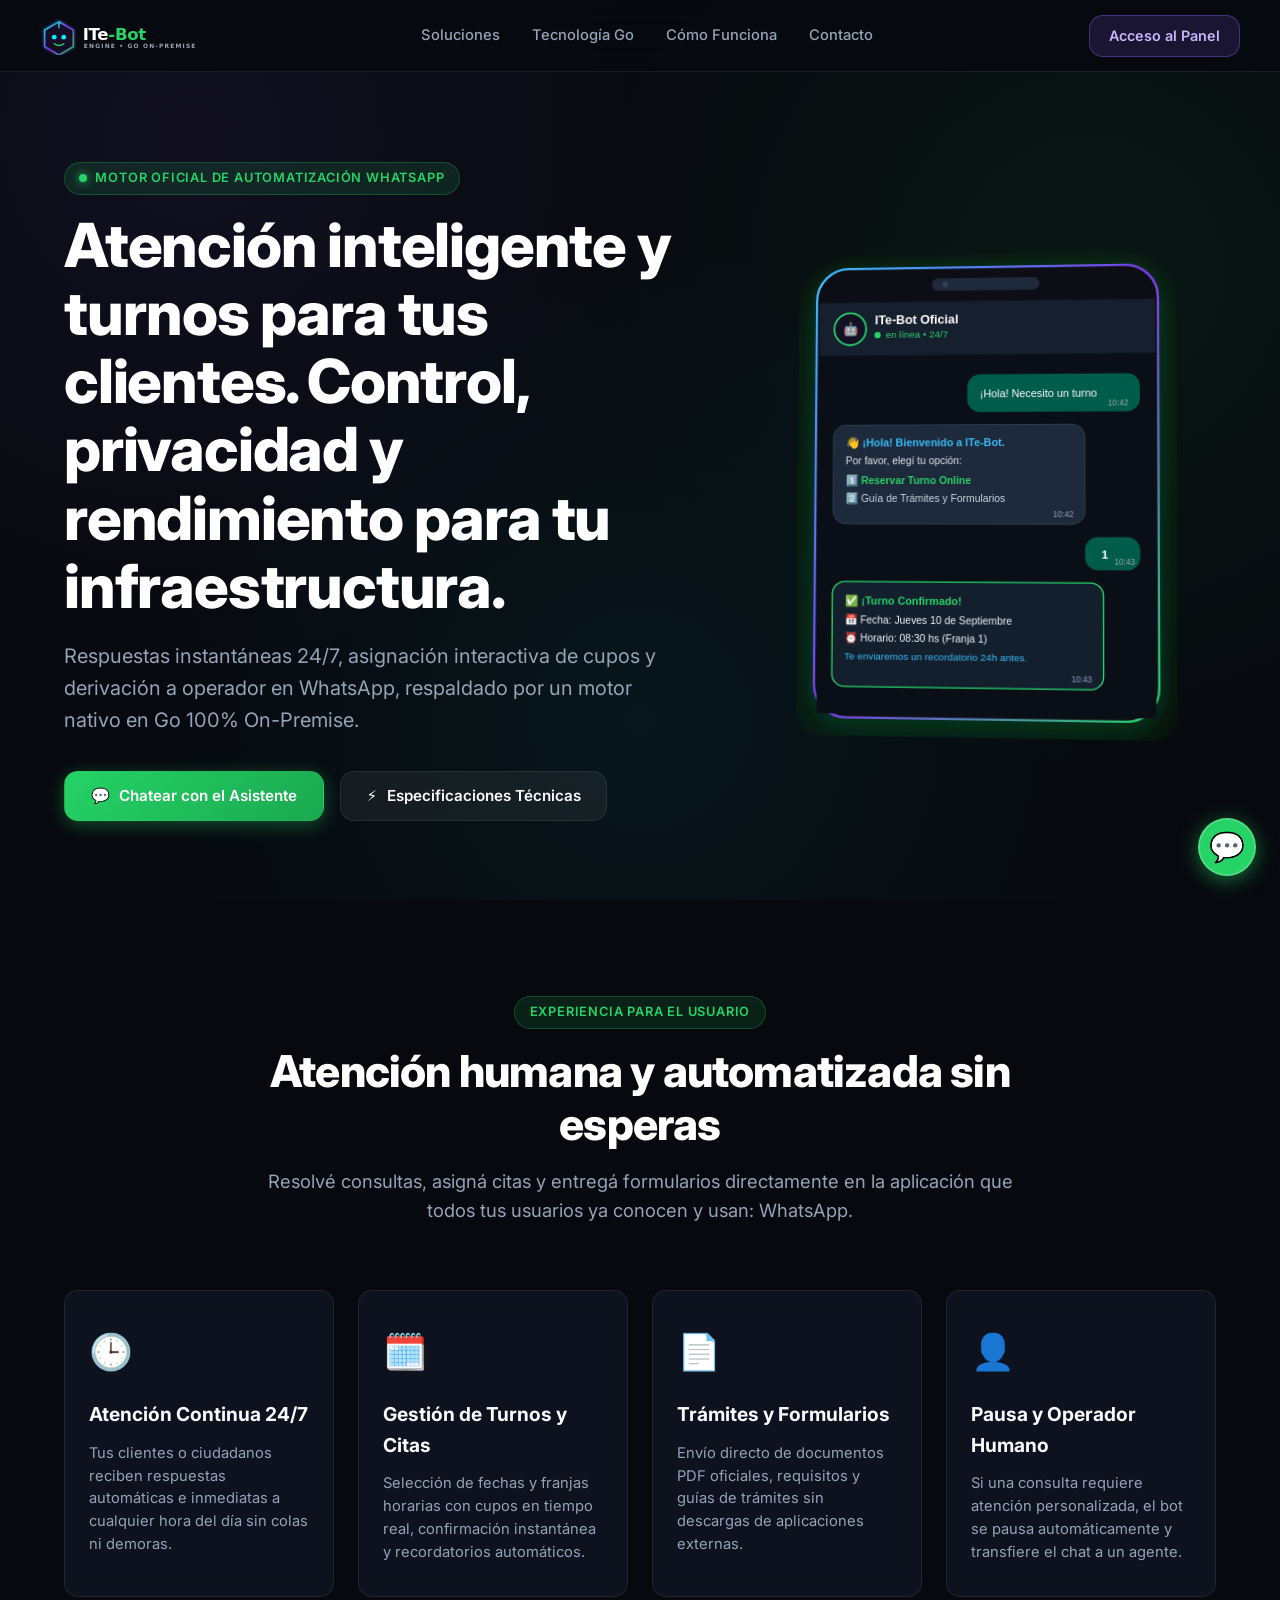
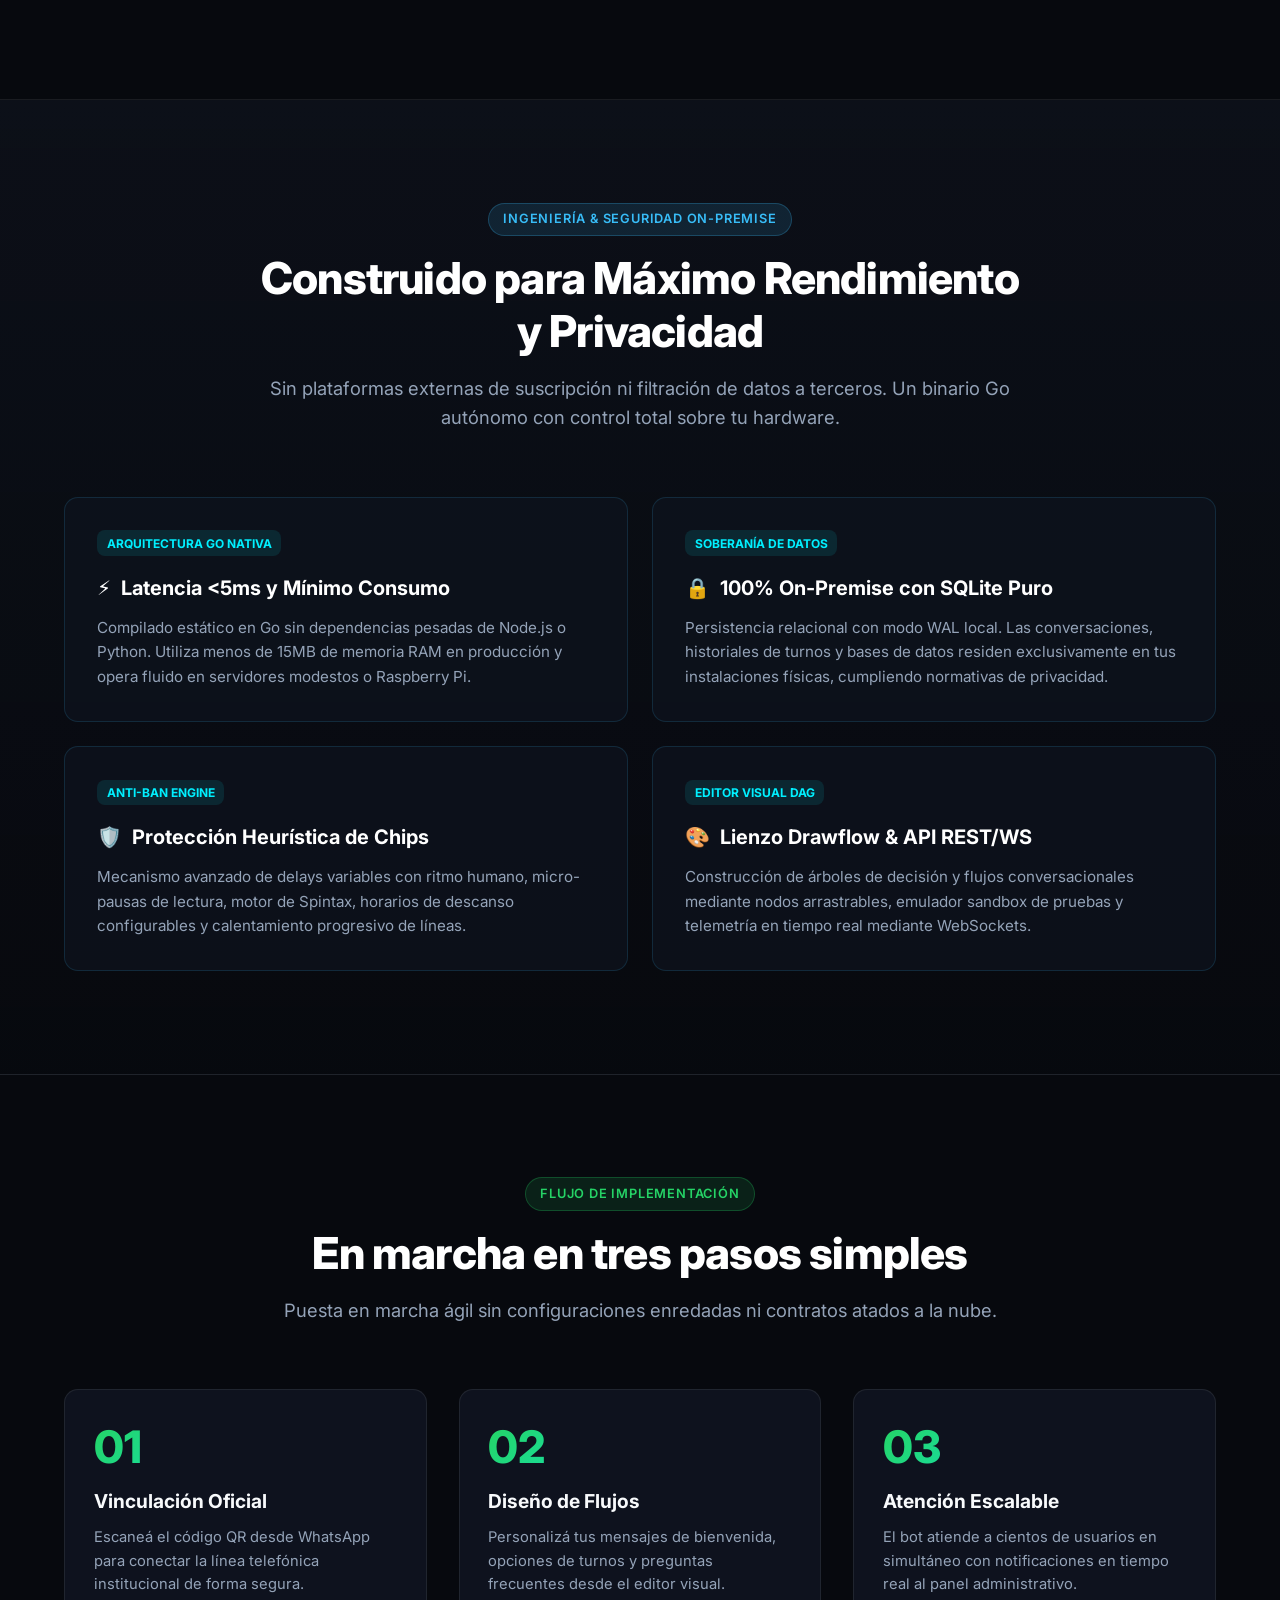
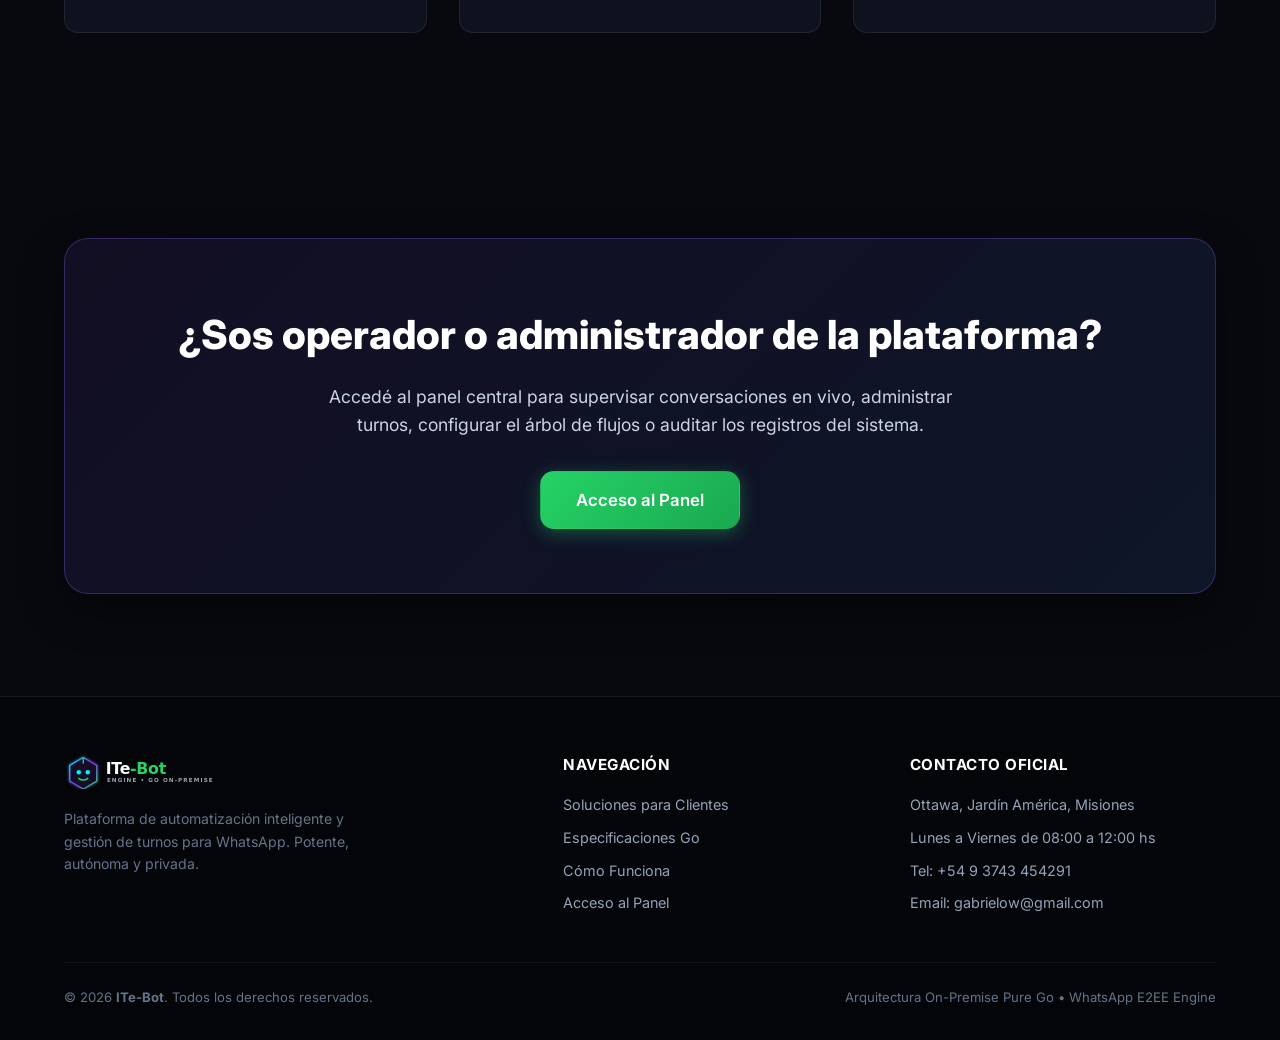
==== index.html @ 615c9f7f "feat: landing page v3.0 Go Edition para ite.ar" ====
<!DOCTYPE html>
<html lang="es">
<head>
  <meta charset="UTF-8">
  <meta name="viewport" content="width=device-width, initial-scale=1.0">
  <title>ITe-Bot — Plataforma de Automatización WhatsApp & Turnos</title>
  <meta name="description" content="Automatizá la atención de turnos, consultas y trámites por WhatsApp las 24 horas con un motor Go autónomo, seguro y 100% On-Premise.">
  <meta name="theme-color" content="#07090e">
  <link rel="icon" type="image/x-icon" href="assets/favicon.ico">
  <link rel="stylesheet" href="landing.css">
</head>
<body>

  <!-- ── 1. Navbar Principal ─────────────────────────────────────────────── -->
  <header class="navbar">
    <a href="#" class="nav-brand">
      <img src="assets/logo.svg" alt="ITe-Bot Logo" width="165" height="38">
    </a>

    <ul class="nav-links">
      <li><a href="#soluciones">Soluciones</a></li>
      <li><a href="#tecnologia">Tecnología Go</a></li>
      <li><a href="#como-funciona">Cómo Funciona</a></li>
      <li><a href="#contacto">Contacto</a></li>
    </ul>

    <div class="nav-actions">
      <a href="/login.html" class="btn btn-login bind-login-link" id="nav-login-btn">
        <span>🔐</span> Acceso al Panel
      </a>
    </div>
  </header>

  <!-- ── 2. Hero Section ─────────────────────────────────────────────────── -->
  <main class="container">
    <section class="hero">
      <div class="hero-content">
        <div class="badge">
          <span class="pulse-dot"></span>
          <span id="hero-badge-text">Motor Oficial de Automatización WhatsApp</span>
        </div>

        <h1 id="hero-headline">
          Atención inteligente y turnos para tus clientes.
          <span class="gradient-text">Control, privacidad y rendimiento</span> para tu infraestructura.
        </h1>

        <p id="hero-subheadline">
          Respuestas instantáneas 24/7, asignación interactiva de cupos y derivación a operador en WhatsApp, respaldado por un motor nativo en Go 100% On-Premise.
        </p>

        <div class="hero-cta-group">
          <a href="https://wa.me/5493743454291" class="btn btn-primary bind-wa-link" id="hero-cta-btn">
            <span>💬</span> Chatear con el Asistente
          </a>
          <a href="#tecnologia" class="btn btn-secondary">
            <span>⚡</span> Especificaciones Técnicas
          </a>
        </div>
      </div>

      <div class="hero-preview">
        <img src="assets/bot-preview.svg" alt="Interacción de Turnos y Mensajes en WhatsApp con ITe-Bot" width="380" height="490">
      </div>
    </section>

    <!-- ── 3. Sección para Clientes y Usuarios No Técnicos ────────────────── -->
    <section id="soluciones">
      <div class="section-header">
        <div class="badge">Experiencia para el Usuario</div>
        <h2 class="section-title">Atención humana y automatizada sin esperas</h2>
        <p class="section-subtitle">
          Resolvé consultas, asigná citas y entregá formularios directamente en la aplicación que todos tus usuarios ya conocen y usan: WhatsApp.
        </p>
      </div>

      <div class="features-grid">
        <article class="feature-card">
          <div class="feature-icon">🕒</div>
          <h3>Atención Continua 24/7</h3>
          <p>Tus clientes o ciudadanos reciben respuestas automáticas e inmediatas a cualquier hora del día sin colas ni demoras.</p>
        </article>

        <article class="feature-card">
          <div class="feature-icon">🗓️</div>
          <h3>Gestión de Turnos y Citas</h3>
          <p>Selección de fechas y franjas horarias con cupos en tiempo real, confirmación instantánea y recordatorios automáticos.</p>
        </article>

        <article class="feature-card">
          <div class="feature-icon">📄</div>
          <h3>Trámites y Formularios</h3>
          <p>Envío directo de documentos PDF oficiales, requisitos y guías de trámites sin descargas de aplicaciones externas.</p>
        </article>

        <article class="feature-card">
          <div class="feature-icon">👤</div>
          <h3>Pausa y Operador Humano</h3>
          <p>Si una consulta requiere atención personalizada, el bot se pausa automáticamente y transfiere el chat a un agente.</p>
        </article>
      </div>
    </section>
  </main>

  <!-- ── 4. Sección Técnica para Administradores e IT ───────────────────── -->
  <section id="tecnologia" class="tech-section">
    <div class="container">
      <div class="section-header">
        <div class="badge badge-tech">Ingeniería & Seguridad On-Premise</div>
        <h2 class="section-title">Construido para Máximo Rendimiento y Privacidad</h2>
        <p class="section-subtitle">
          Sin plataformas externas de suscripción ni filtración de datos a terceros. Un binario Go autónomo con control total sobre tu hardware.
        </p>
      </div>

      <div class="tech-grid">
        <article class="tech-card">
          <span class="tech-badge">Arquitectura Go Nativa</span>
          <h3><span>⚡</span> Latencia &lt;5ms y Mínimo Consumo</h3>
          <p>Compilado estático en Go sin dependencias pesadas de Node.js o Python. Utiliza menos de 15MB de memoria RAM en producción y opera fluido en servidores modestos o Raspberry Pi.</p>
        </article>

        <article class="tech-card">
          <span class="tech-badge">Soberanía de Datos</span>
          <h3><span>🔒</span> 100% On-Premise con SQLite Puro</h3>
          <p>Persistencia relacional con modo WAL local. Las conversaciones, historiales de turnos y bases de datos residen exclusivamente en tus instalaciones físicas, cumpliendo normativas de privacidad.</p>
        </article>

        <article class="tech-card">
          <span class="tech-badge">Anti-Ban Engine</span>
          <h3><span>🛡️</span> Protección Heurística de Chips</h3>
          <p>Mecanismo avanzado de delays variables con ritmo humano, micro-pausas de lectura, motor de Spintax, horarios de descanso configurables y calentamiento progresivo de líneas.</p>
        </article>

        <article class="tech-card">
          <span class="tech-badge">Editor Visual DAG</span>
          <h3><span>🎨</span> Lienzo Drawflow & API REST/WS</h3>
          <p>Construcción de árboles de decisión y flujos conversacionales mediante nodos arrastrables, emulador sandbox de pruebas y telemetría en tiempo real mediante WebSockets.</p>
        </article>
      </div>
    </div>
  </section>

  <main class="container">
    <!-- ── 5. Sección Cómo Funciona ───────────────────────────────────────── -->
    <section id="como-funciona">
      <div class="section-header">
        <div class="badge">Flujo de Implementación</div>
        <h2 class="section-title">En marcha en tres pasos simples</h2>
        <p class="section-subtitle">Puesta en marcha ágil sin configuraciones enredadas ni contratos atados a la nube.</p>
      </div>

      <div class="steps-grid">
        <article class="step-card">
          <div class="step-number">01</div>
          <h3>Vinculación Oficial</h3>
          <p>Escaneá el código QR desde WhatsApp para conectar la línea telefónica institucional de forma segura.</p>
        </article>

        <article class="step-card">
          <div class="step-number">02</div>
          <h3>Diseño de Flujos</h3>
          <p>Personalizá tus mensajes de bienvenida, opciones de turnos y preguntas frecuentes desde el editor visual.</p>
        </article>

        <article class="step-card">
          <div class="step-number">03</div>
          <h3>Atención Escalable</h3>
          <p>El bot atiende a cientos de usuarios en simultáneo con notificaciones en tiempo real al panel administrativo.</p>
        </article>
      </div>
    </section>

    <!-- ── 6. Banner de Llamada al Panel de Operadores ───────────────────── -->
    <section>
      <div class="cta-banner">
        <h2>¿Sos operador o administrador de la plataforma?</h2>
        <p>
          Accedé al panel central para supervisar conversaciones en vivo, administrar turnos, configurar el árbol de flujos o auditar los registros del sistema.
        </p>
        <a href="/login.html" class="btn btn-primary bind-login-link" style="font-size: 1.05rem; padding: 0.9rem 2.2rem;">
          <span>🔐</span> Ingresar al Panel Administrativo
        </a>
      </div>
    </section>
  </main>

  <!-- ── 7. Footer Institucional y Contacto ──────────────────────────────── -->
  <footer class="footer" id="contacto">
    <div class="container">
      <div class="footer-grid">
        <div class="footer-brand">
          <img src="assets/logo.svg" alt="ITe-Bot Logo" width="160" height="36">
          <p>Plataforma de automatización inteligente y gestión de turnos para WhatsApp. Potente, autónoma y privada.</p>
        </div>

        <div class="footer-col">
          <h4>Navegación</h4>
          <ul>
            <li><a href="#soluciones">Soluciones para Clientes</a></li>
            <li><a href="#tecnologia">Especificaciones Go</a></li>
            <li><a href="#como-funciona">Cómo Funciona</a></li>
            <li><a href="/login.html" class="bind-login-link">Acceso al Panel</a></li>
          </ul>
        </div>

        <div class="footer-col">
          <h4>Contacto Oficial</h4>
          <ul>
            <li id="contact-address">Ottawa, Jardín América, Misiones</li>
            <li id="contact-hours">Lunes a Viernes de 08:00 a 12:00 hs</li>
            <li>Tel: <span id="contact-phone">+54 9 3743 454291</span></li>
            <li>Email: <a id="contact-email" href="mailto:gabrielow@gmail.com">gabrielow@gmail.com</a></li>
          </ul>
        </div>
      </div>

      <div class="footer-bottom">
        <div>
          © <span id="current-year">2026</span> <strong class="bind-brand-name">ITe-Bot</strong>. Todos los derechos reservados.
        </div>
        <div>
          Arquitectura On-Premise Pure Go • WhatsApp E2EE Engine
        </div>
      </div>
    </div>
  </footer>

  <!-- ── 8. Botón Flotante de WhatsApp ───────────────────────────────────── -->
  <a href="https://wa.me/5493743454291" class="floating-whatsapp bind-wa-link" aria-label="Chatear por WhatsApp con el bot" title="Chatear con el Asistente">
    💬
  </a>

  <!-- Script Cliente Ligero -->
  <script src="landing.js"></script>
</body>
</html>
---- landing.css ----
/* ==========================================================================
   ITe-Bot Landing Page — Estilos Modernos, Responsivos y Desacoplados
   Zero Frameworks • Pure Vanilla CSS • Ergonomía Mobile-First • Dark Glass
   ========================================================================== */

@import url('https://fonts.googleapis.com/css2?family=Inter:wght@300;400;500;600;700;800&display=swap');

:root {
  --font-main: 'Inter', system-ui, -apple-system, sans-serif;
  --bg-dark: #07090e;
  --bg-surface: #0f141f;
  --bg-card: rgba(18, 24, 38, 0.7);
  --bg-card-hover: rgba(26, 35, 56, 0.85);
  
  --border-subtle: rgba(255, 255, 255, 0.08);
  --border-focus: rgba(37, 211, 102, 0.4);
  --border-tech: rgba(56, 189, 248, 0.3);

  --text-primary: #f8fafc;
  --text-secondary: #94a3b8;
  --text-muted: #64748b;

  --wa-green: #25D366;
  --wa-green-hover: #20ba59;
  --accent-cyan: #00f0ff;
  --accent-blue: #38bdf8;
  --accent-purple: #8b5cf6;

  --nav-height: 72px;
  --touch-min: 48px;
  --radius-sm: 8px;
  --radius-md: 14px;
  --radius-lg: 24px;
  --radius-full: 9999px;

  --shadow-card: 0 10px 30px -10px rgba(0, 0, 0, 0.5);
  --shadow-glow: 0 0 25px rgba(37, 211, 102, 0.25);
  --shadow-cyan: 0 0 25px rgba(0, 240, 255, 0.2);
}

*, *::before, *::after {
  box-sizing: border-box;
  margin: 0;
  padding: 0;
}

html {
  scroll-behavior: smooth;
  font-family: var(--font-main);
  background-color: var(--bg-dark);
  color: var(--text-primary);
  line-height: 1.6;
  -webkit-font-smoothing: antialiased;
}

body {
  min-height: 100vh;
  display: flex;
  flex-direction: column;
  overflow-x: hidden;
  background-image: 
    radial-gradient(circle at 15% 15%, rgba(139, 92, 246, 0.08) 0%, transparent 40%),
    radial-gradient(circle at 85% 30%, rgba(37, 211, 102, 0.07) 0%, transparent 40%),
    radial-gradient(circle at 50% 80%, rgba(0, 240, 255, 0.06) 0%, transparent 50%);
  background-attachment: fixed;
}

/* ── Enlaces y Botones Base ────────────────────────────────────────────── */
a {
  color: inherit;
  text-decoration: none;
  transition: all 0.2s ease;
}

button, .btn {
  font-family: inherit;
  display: inline-flex;
  align-items: center;
  justify-content: center;
  gap: 0.6rem;
  min-height: var(--touch-min);
  padding: 0.75rem 1.6rem;
  border-radius: var(--radius-md);
  font-size: 0.95rem;
  font-weight: 600;
  cursor: pointer;
  border: 1px solid transparent;
  transition: all 0.25s cubic-bezier(0.16, 1, 0.3, 1);
  white-space: nowrap;
}

.btn-primary {
  background: linear-gradient(135deg, var(--wa-green), #1aa850);
  color: #ffffff;
  box-shadow: 0 4px 18px rgba(37, 211, 102, 0.35);
}
.btn-primary:hover {
  background: linear-gradient(135deg, var(--wa-green-hover), #179346);
  transform: translateY(-2px);
  box-shadow: 0 8px 25px rgba(37, 211, 102, 0.45);
}

.btn-secondary {
  background: rgba(255, 255, 255, 0.06);
  color: var(--text-primary);
  border-color: var(--border-subtle);
  backdrop-filter: blur(10px);
}
.btn-secondary:hover {
  background: rgba(255, 255, 255, 0.12);
  border-color: rgba(255, 255, 255, 0.2);
  transform: translateY(-2px);
}

.btn-login {
  background: rgba(139, 92, 246, 0.15);
  border-color: rgba(139, 92, 246, 0.4);
  color: #c4b5fd;
  font-size: 0.9rem;
  padding: 0.5rem 1.2rem;
  min-height: 42px;
}
.btn-login:hover {
  background: rgba(139, 92, 246, 0.3);
  color: #ffffff;
  border-color: var(--accent-purple);
  box-shadow: 0 0 15px rgba(139, 92, 246, 0.3);
}

/* ── Navbar ────────────────────────────────────────────────────────────── */
.navbar {
  position: sticky;
  top: 0;
  z-index: 100;
  height: var(--nav-height);
  background: rgba(7, 9, 14, 0.8);
  backdrop-filter: blur(16px);
  -webkit-backdrop-filter: blur(16px);
  border-bottom: 1px solid var(--border-subtle);
  display: flex;
  align-items: center;
  padding: 0 max(1.5rem, calc((100% - 1200px) / 2));
  justify-content: space-between;
}

.nav-brand {
  display: flex;
  align-items: center;
  gap: 0.75rem;
}
.nav-brand img {
  height: 38px;
  width: auto;
}

.nav-links {
  display: none;
  align-items: center;
  gap: 2rem;
  list-style: none;
  font-size: 0.92rem;
  color: var(--text-secondary);
  font-weight: 500;
}
.nav-links a:hover {
  color: var(--text-primary);
}

.nav-actions {
  display: flex;
  align-items: center;
  gap: 1rem;
}

@media (min-width: 860px) {
  .nav-links {
    display: flex;
  }
}

/* ── Layout General de Secciones ────────────────────────────────────────── */
.container {
  width: 100%;
  max-width: 1200px;
  margin: 0 auto;
  padding: 0 1.5rem;
}

section {
  padding: clamp(3.5rem, 8vw, 6.5rem) 0;
  position: relative;
}

.section-header {
  text-align: center;
  max-width: 760px;
  margin: 0 auto clamp(2.5rem, 5vw, 4rem);
}

.badge {
  display: inline-flex;
  align-items: center;
  gap: 0.5rem;
  padding: 0.35rem 0.9rem;
  border-radius: var(--radius-full);
  font-size: 0.8rem;
  font-weight: 600;
  text-transform: uppercase;
  letter-spacing: 0.8px;
  margin-bottom: 1rem;
  background: rgba(37, 211, 102, 0.12);
  color: var(--wa-green);
  border: 1px solid rgba(37, 211, 102, 0.25);
}
.badge.badge-tech {
  background: rgba(56, 189, 248, 0.12);
  color: var(--accent-blue);
  border-color: rgba(56, 189, 248, 0.25);
}

.pulse-dot {
  width: 8px;
  height: 8px;
  border-radius: 50%;
  background-color: currentColor;
  box-shadow: 0 0 10px currentColor;
  animation: pulse 2s infinite;
}

@keyframes pulse {
  0% { transform: scale(0.95); opacity: 0.8; }
  50% { transform: scale(1.25); opacity: 1; }
  100% { transform: scale(0.95); opacity: 0.8; }
}

.section-title {
  font-size: clamp(1.85rem, 4vw, 2.75rem);
  font-weight: 800;
  line-height: 1.2;
  letter-spacing: -0.8px;
  margin-bottom: 1rem;
  color: #ffffff;
}

.section-subtitle {
  font-size: clamp(1rem, 2vw, 1.15rem);
  color: var(--text-secondary);
  line-height: 1.6;
}

/* ── Hero Section ──────────────────────────────────────────────────────── */
.hero {
  padding: clamp(3rem, 7vw, 6rem) 0 clamp(2.5rem, 6vw, 4.5rem);
  display: grid;
  grid-template-columns: 1fr;
  gap: 3rem;
  align-items: center;
}

@media (min-width: 960px) {
  .hero {
    grid-template-columns: 1.15fr 0.85fr;
    gap: 4rem;
  }
}

.hero-content h1 {
  font-size: clamp(2.3rem, 5.2vw, 3.8rem);
  font-weight: 800;
  line-height: 1.12;
  letter-spacing: -1.2px;
  margin-bottom: 1.25rem;
  color: #ffffff;
}

.gradient-text {
  background: linear-gradient(135deg, #ffffff 30%, var(--wa-green) 70%, var(--accent-cyan) 100%);
  -webkit-background-clip: text;
  -webkit-text-fill-color: transparent;
}

.hero-content p {
  font-size: clamp(1.05rem, 2.2vw, 1.25rem);
  color: var(--text-secondary);
  margin-bottom: 2.2rem;
  line-height: 1.6;
  max-width: 600px;
}

.hero-cta-group {
  display: flex;
  flex-wrap: wrap;
  gap: 1rem;
  align-items: center;
}

.hero-preview {
  position: relative;
  display: flex;
  justify-content: center;
}

.hero-preview img {
  width: 100%;
  max-width: 380px;
  height: auto;
  border-radius: var(--radius-lg);
  transform: perspective(1000px) rotateY(-4deg) rotateX(2deg);
  transition: transform 0.4s ease;
}
.hero-preview:hover img {
  transform: perspective(1000px) rotateY(0deg) rotateX(0deg);
}

/* ── Cards Grid (Público No Técnico) ───────────────────────────────────── */
.features-grid {
  display: grid;
  grid-template-columns: 1fr;
  gap: 1.5rem;
}

@media (min-width: 640px) {
  .features-grid {
    grid-template-columns: repeat(2, 1fr);
  }
}

@media (min-width: 1024px) {
  .features-grid {
    grid-template-columns: repeat(4, 1fr);
  }
}

.feature-card {
  background: var(--bg-card);
  backdrop-filter: blur(12px);
  -webkit-backdrop-filter: blur(12px);
  border: 1px solid var(--border-subtle);
  border-radius: var(--radius-md);
  padding: 2rem 1.5rem;
  display: flex;
  flex-direction: column;
  transition: all 0.3s cubic-bezier(0.16, 1, 0.3, 1);
  position: relative;
  overflow: hidden;
}

.feature-card:hover {
  background: var(--bg-card-hover);
  border-color: var(--border-focus);
  transform: translateY(-5px);
  box-shadow: var(--shadow-card), var(--shadow-glow);
}

.feature-icon {
  font-size: 2.2rem;
  margin-bottom: 1.25rem;
  display: inline-block;
}

.feature-card h3 {
  font-size: 1.2rem;
  font-weight: 700;
  color: var(--text-primary);
  margin-bottom: 0.75rem;
}

.feature-card p {
  font-size: 0.92rem;
  color: var(--text-secondary);
  line-height: 1.55;
}

/* ── Grid Técnico (Público Administrador / DevOps) ─────────────────────── */
.tech-section {
  background: linear-gradient(180deg, rgba(15, 20, 31, 0.6) 0%, rgba(7, 9, 14, 0.8) 100%);
  border-top: 1px solid var(--border-subtle);
  border-bottom: 1px solid var(--border-subtle);
}

.tech-grid {
  display: grid;
  grid-template-columns: 1fr;
  gap: 1.5rem;
}

@media (min-width: 768px) {
  .tech-grid {
    grid-template-columns: repeat(2, 1fr);
  }
}

.tech-card {
  background: rgba(14, 19, 30, 0.75);
  border: 1px solid rgba(56, 189, 248, 0.15);
  border-radius: var(--radius-md);
  padding: 2rem;
  position: relative;
  transition: all 0.3s ease;
}

.tech-card:hover {
  border-color: var(--border-tech);
  box-shadow: 0 8px 30px rgba(0, 0, 0, 0.4), var(--shadow-cyan);
  transform: translateY(-4px);
}

.tech-badge {
  display: inline-block;
  font-size: 0.75rem;
  font-weight: 700;
  text-transform: uppercase;
  color: var(--accent-cyan);
  background: rgba(0, 240, 255, 0.1);
  padding: 0.2rem 0.6rem;
  border-radius: var(--radius-sm);
  margin-bottom: 1rem;
}

.tech-card h3 {
  font-size: 1.25rem;
  font-weight: 700;
  color: #ffffff;
  margin-bottom: 0.75rem;
  display: flex;
  align-items: center;
  gap: 0.6rem;
}

.tech-card p {
  font-size: 0.95rem;
  color: var(--text-secondary);
  line-height: 1.6;
}

/* ── Sección Cómo Funciona ─────────────────────────────────────────────── */
.steps-grid {
  display: grid;
  grid-template-columns: 1fr;
  gap: 2rem;
}

@media (min-width: 768px) {
  .steps-grid {
    grid-template-columns: repeat(3, 1fr);
  }
}

.step-card {
  background: var(--bg-card);
  border: 1px solid var(--border-subtle);
  border-radius: var(--radius-md);
  padding: 2.2rem 1.8rem;
  position: relative;
}

.step-number {
  font-size: 2.8rem;
  font-weight: 800;
  line-height: 1;
  background: linear-gradient(135deg, var(--wa-green), var(--accent-cyan));
  -webkit-background-clip: text;
  -webkit-text-fill-color: transparent;
  margin-bottom: 1rem;
}

.step-card h3 {
  font-size: 1.2rem;
  font-weight: 700;
  margin-bottom: 0.6rem;
}

.step-card p {
  font-size: 0.92rem;
  color: var(--text-secondary);
}

/* ── Banner de Acceso Administrativo ──────────────────────────────────── */
.cta-banner {
  background: linear-gradient(135deg, rgba(20, 16, 38, 0.9) 0%, rgba(15, 23, 42, 0.95) 100%);
  border: 1px solid rgba(139, 92, 246, 0.3);
  border-radius: var(--radius-lg);
  padding: clamp(2.5rem, 6vw, 4rem) clamp(1.5rem, 5vw, 3.5rem);
  text-align: center;
  box-shadow: 0 16px 40px rgba(0, 0, 0, 0.4);
}

.cta-banner h2 {
  font-size: clamp(1.8rem, 3.5vw, 2.5rem);
  font-weight: 800;
  color: #ffffff;
  margin-bottom: 1rem;
}

.cta-banner p {
  font-size: 1.1rem;
  color: #cbd5e1;
  max-width: 640px;
  margin: 0 auto 2rem;
}

/* ── Footer ────────────────────────────────────────────────────────────── */
.footer {
  background: #040508;
  border-top: 1px solid var(--border-subtle);
  padding: 3.5rem 0 2rem;
  color: var(--text-secondary);
  font-size: 0.9rem;
}

.footer-grid {
  display: grid;
  grid-template-columns: 1fr;
  gap: 2.5rem;
  margin-bottom: 3rem;
}

@media (min-width: 768px) {
  .footer-grid {
    grid-template-columns: 1.5fr 1fr 1fr;
  }
}

.footer-brand p {
  margin-top: 0.8rem;
  max-width: 320px;
  font-size: 0.88rem;
  color: var(--text-muted);
}

.footer-col h4 {
  color: #ffffff;
  font-size: 0.95rem;
  font-weight: 700;
  margin-bottom: 1rem;
  text-transform: uppercase;
  letter-spacing: 0.5px;
}

.footer-col ul {
  list-style: none;
  display: flex;
  flex-direction: column;
  gap: 0.6rem;
}

.footer-col ul a:hover {
  color: var(--wa-green);
}

.footer-bottom {
  border-top: 1px solid rgba(255, 255, 255, 0.05);
  padding-top: 1.5rem;
  display: flex;
  flex-direction: column;
  gap: 1rem;
  align-items: center;
  text-align: center;
  font-size: 0.82rem;
  color: var(--text-muted);
}

@media (min-width: 640px) {
  .footer-bottom {
    flex-direction: row;
    justify-content: space-between;
    text-align: left;
  }
}

/* ── Widget Flotante de WhatsApp ───────────────────────────────────────── */
.floating-whatsapp {
  position: fixed;
  bottom: 24px;
  right: 24px;
  z-index: 999;
  width: 58px;
  height: 58px;
  border-radius: 50%;
  background: var(--wa-green);
  color: #ffffff;
  display: flex;
  align-items: center;
  justify-content: center;
  font-size: 1.8rem;
  box-shadow: 0 4px 20px rgba(37, 211, 102, 0.5);
  transition: all 0.3s cubic-bezier(0.16, 1, 0.3, 1);
  border: 2px solid rgba(255, 255, 255, 0.2);
}

.floating-whatsapp:hover {
  transform: scale(1.1) translateY(-2px);
  background: var(--wa-green-hover);
  box-shadow: 0 8px 30px rgba(37, 211, 102, 0.7);
}

.floating-whatsapp::after {
  content: '';
  position: absolute;
  top: 0; left: 0; right: 0; bottom: 0;
  border-radius: 50%;
  border: 2px solid var(--wa-green);
  animation: pulse-ring 2.2s infinite;
  pointer-events: none;
}

@keyframes pulse-ring {
  0% { transform: scale(1); opacity: 0.8; }
  100% { transform: scale(1.6); opacity: 0; }
}
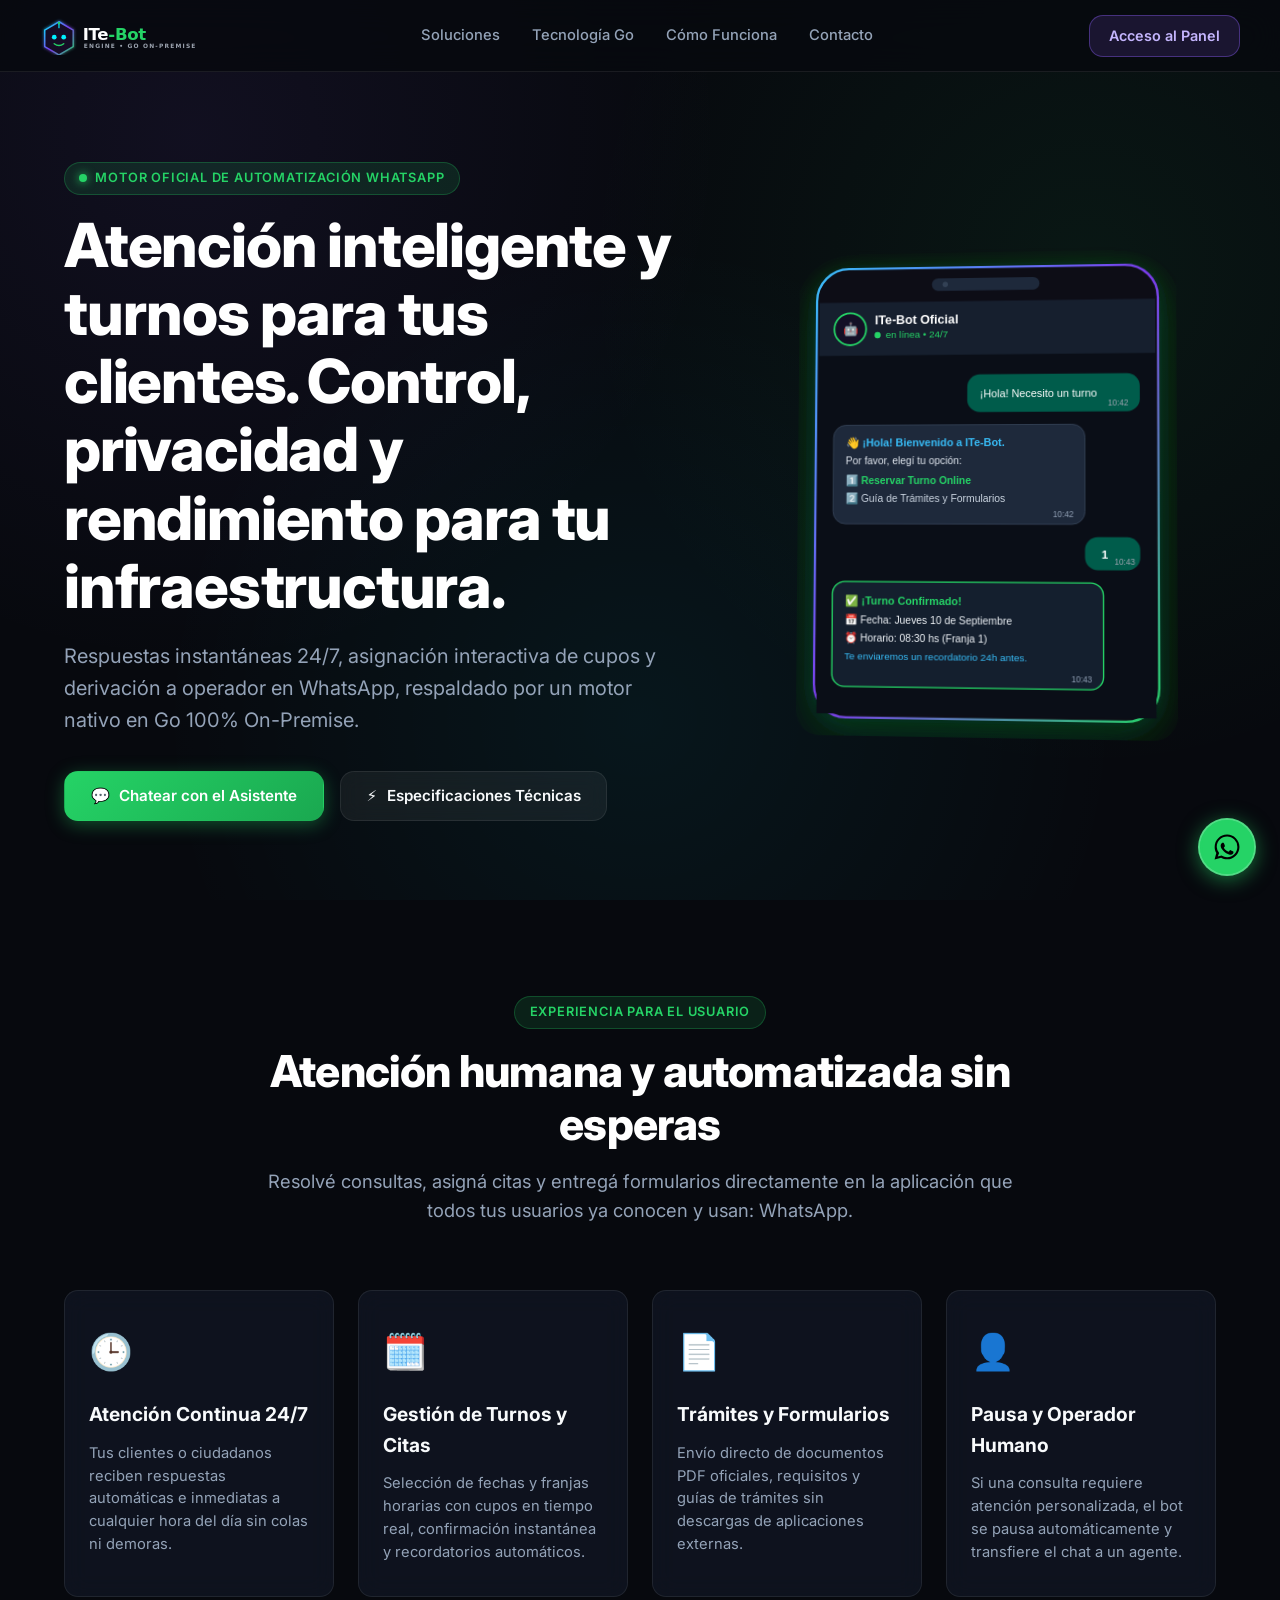
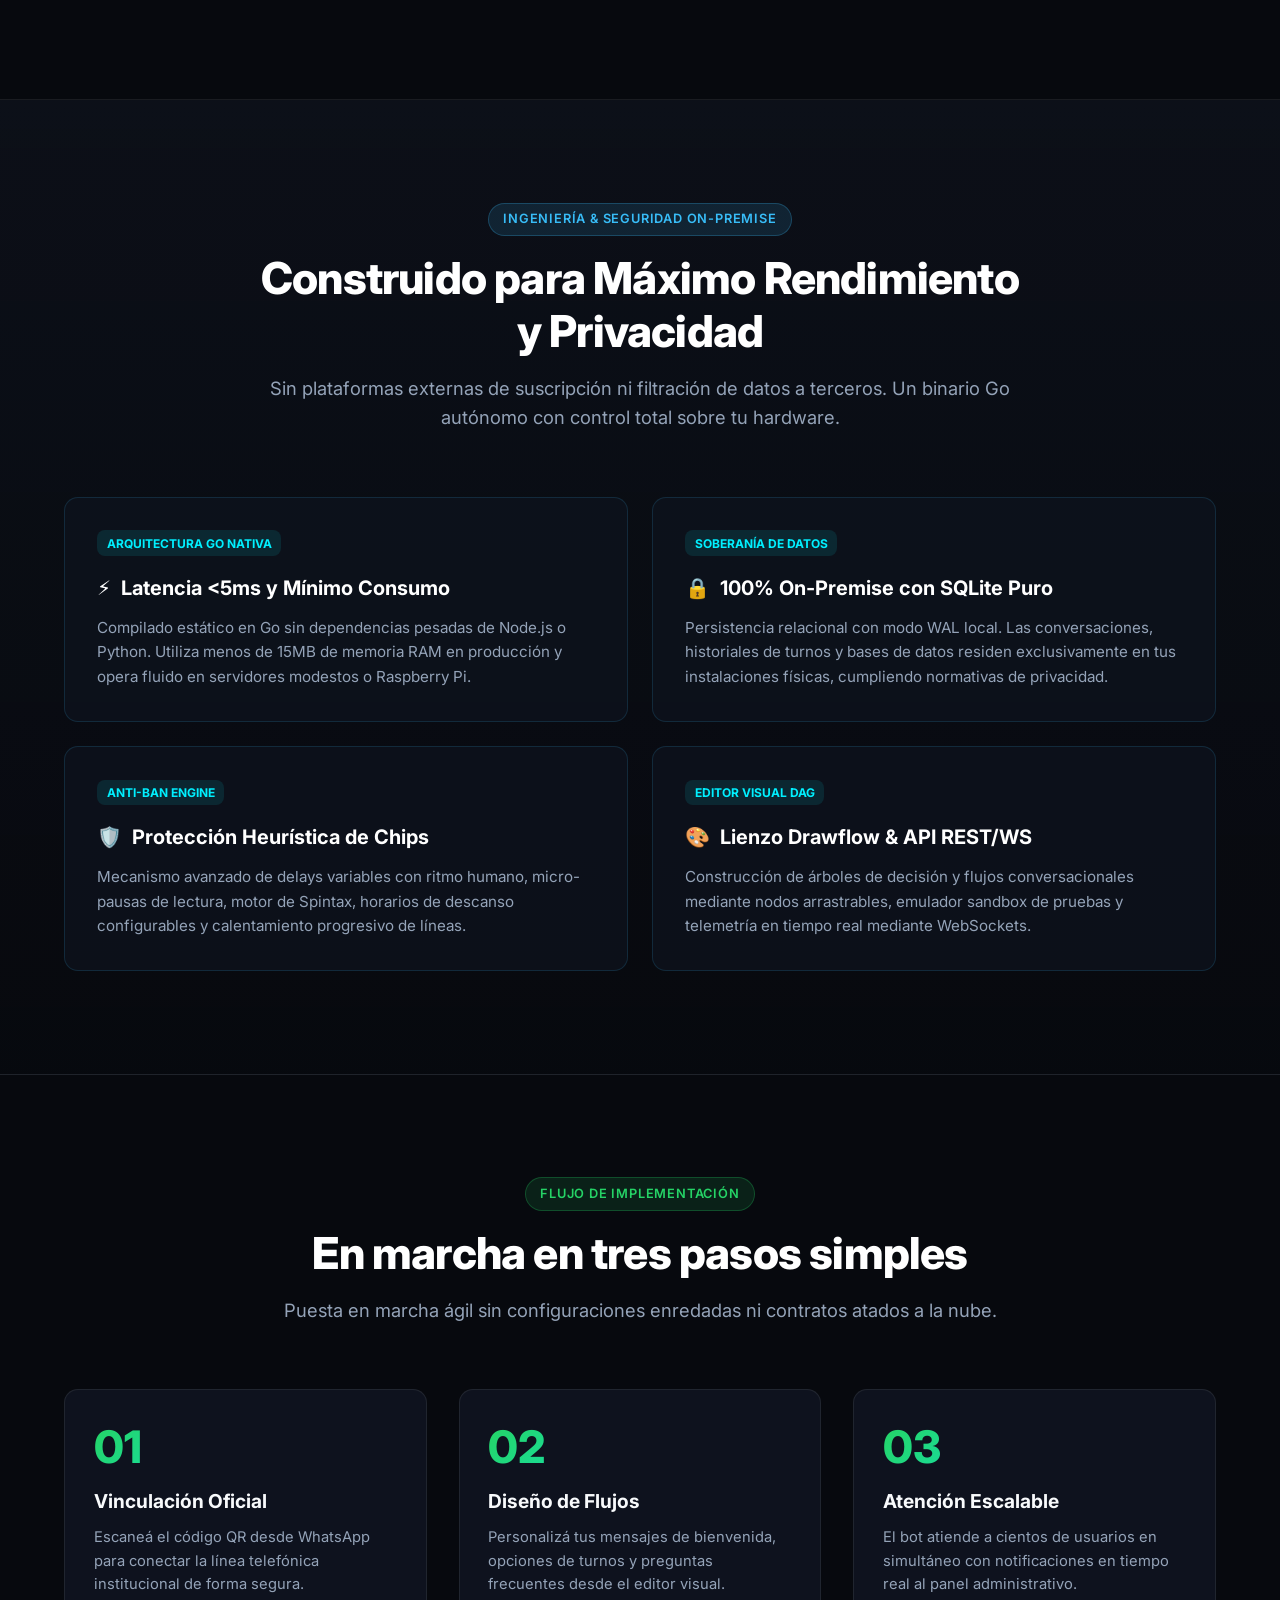
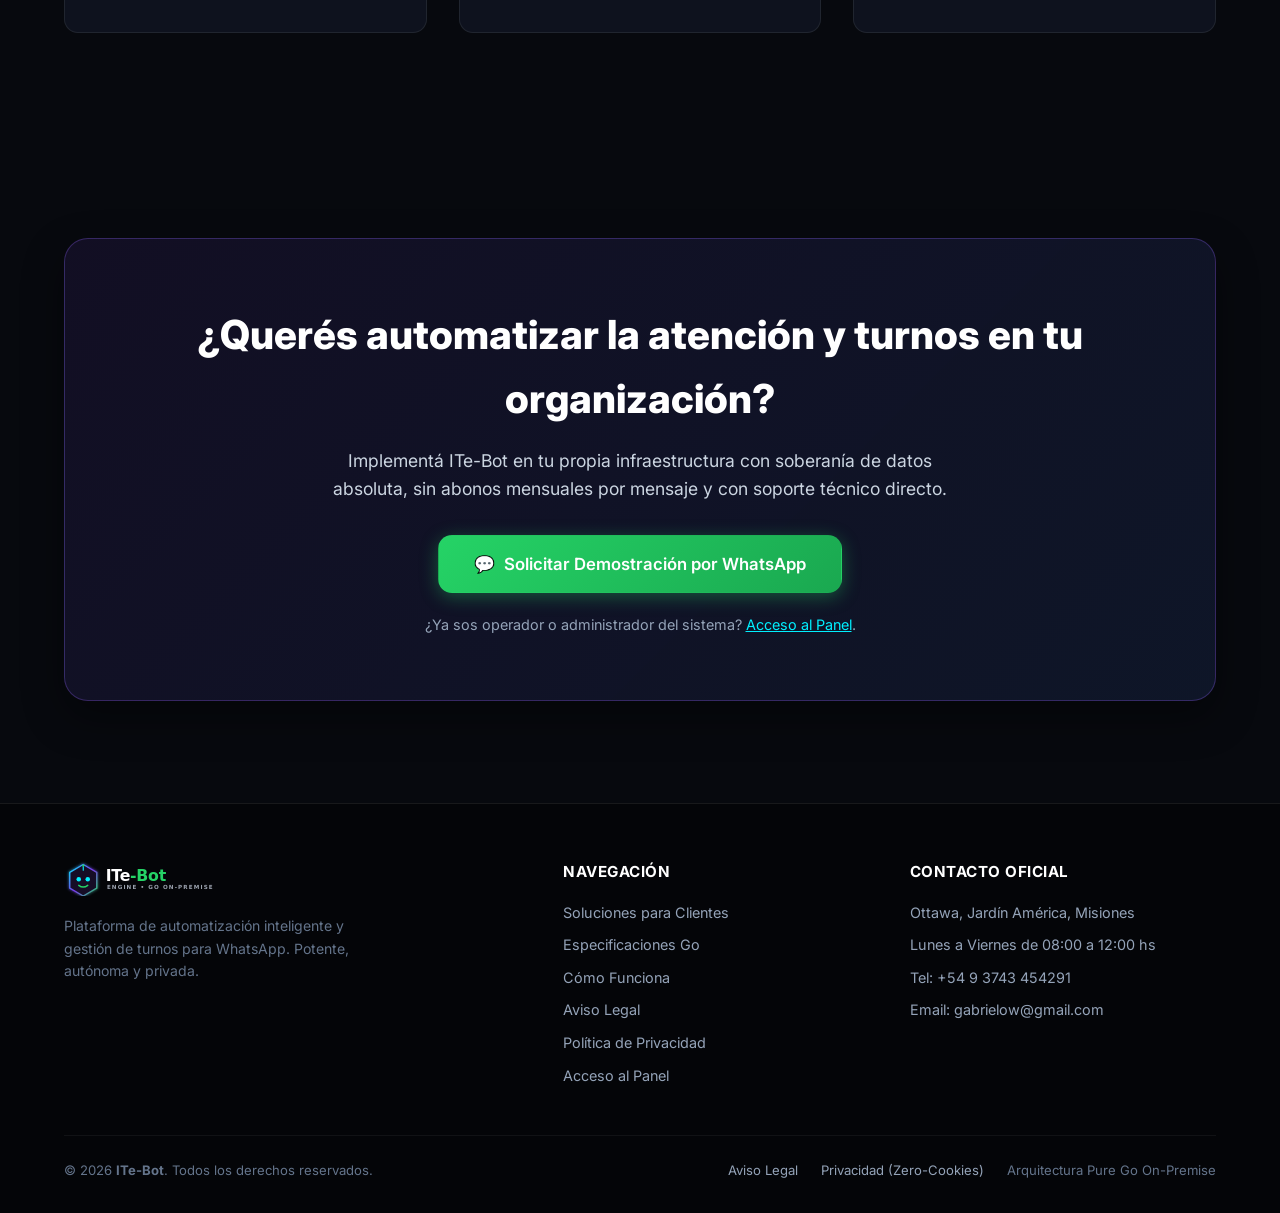
==== commit b5a5f50f: "feat: add legal pages, sitemap, SEO meta tags, and PWA manifest to landing page" ====
--- a/index.html
+++ b/index.html
@@ -3,10 +3,68 @@
 <head>
   <meta charset="UTF-8">
   <meta name="viewport" content="width=device-width, initial-scale=1.0">
+  <meta http-equiv="Content-Security-Policy" content="upgrade-insecure-requests">
   <title>ITe-Bot — Plataforma de Automatización WhatsApp & Turnos</title>
   <meta name="description" content="Automatizá la atención de turnos, consultas y trámites por WhatsApp las 24 horas con un motor Go autónomo, seguro y 100% On-Premise.">
+  <meta name="robots" content="index, follow">
+  <link rel="canonical" href="https://ite.ar/">
   <meta name="theme-color" content="#07090e">
+
+  <!-- Open Graph / Redes Sociales y WhatsApp -->
+  <meta property="og:type" content="website">
+  <meta property="og:site_name" content="ITe-Bot">
+  <meta property="og:title" content="ITe-Bot — Plataforma de Automatización WhatsApp & Turnos">
+  <meta property="og:description" content="Automatizá la atención de turnos, consultas y trámites por WhatsApp las 24 horas con un motor Go autónomo, seguro y 100% On-Premise.">
+  <meta property="og:url" content="https://ite.ar/">
+  <meta property="og:image" content="https://ite.ar/assets/logo.svg">
+  <meta property="og:locale" content="es_AR">
+
+  <!-- Twitter Card -->
+  <meta name="twitter:card" content="summary_large_image">
+  <meta name="twitter:title" content="ITe-Bot — Plataforma de Automatización WhatsApp & Turnos">
+  <meta name="twitter:description" content="Automatizá la atención de turnos, consultas y trámites por WhatsApp las 24 horas con un motor Go autónomo, seguro y 100% On-Premise.">
+  <meta name="twitter:image" content="https://ite.ar/assets/logo.svg">
+
+  <!-- Iconos y Manifest PWA -->
+  <link rel="icon" type="image/svg+xml" href="assets/favicon.svg">
   <link rel="icon" type="image/x-icon" href="assets/favicon.ico">
+  <link rel="apple-touch-icon" href="assets/favicon.svg">
+  <link rel="manifest" href="site.webmanifest">
+
+  <!-- Datos Estructurados Schema.org -->
+  <script type="application/ld+json">
+  {
+    "@context": "https://schema.org",
+    "@graph": [
+      {
+        "@type": "SoftwareApplication",
+        "name": "ITe-Bot",
+        "operatingSystem": "Linux, Windows",
+        "applicationCategory": "BusinessApplication",
+        "description": "Plataforma de automatización de turnos y atención por WhatsApp con motor On-Premise en Go.",
+        "offers": {
+          "@type": "Offer",
+          "price": "0",
+          "priceCurrency": "USD"
+        }
+      },
+      {
+        "@type": "LocalBusiness",
+        "name": "ITe-Bot",
+        "url": "https://ite.ar",
+        "telephone": "+5493743454291",
+        "address": {
+          "@type": "PostalAddress",
+          "streetAddress": "Ottawa",
+          "addressLocality": "Jardín América",
+          "addressRegion": "Misiones",
+          "addressCountry": "AR"
+        }
+      }
+    ]
+  }
+  </script>
+
   <link rel="stylesheet" href="landing.css">
 </head>
 <body>
@@ -50,7 +108,7 @@
         </p>
 
         <div class="hero-cta-group">
-          <a href="https://wa.me/5493743454291" class="btn btn-primary bind-wa-link" id="hero-cta-btn">
+          <a href="https://wa.me/5493743434312" class="btn btn-primary bind-wa-link" id="hero-cta-btn">
             <span>💬</span> Chatear con el Asistente
           </a>
           <a href="#tecnologia" class="btn btn-secondary">
@@ -171,16 +229,21 @@
       </div>
     </section>
 
-    <!-- ── 6. Banner de Llamada al Panel de Operadores ───────────────────── -->
+    <!-- ── 6. Banner de Conversión Directa ─────────────────────────────── -->
     <section>
       <div class="cta-banner">
-        <h2>¿Sos operador o administrador de la plataforma?</h2>
+        <h2>¿Querés automatizar la atención y turnos en tu organización?</h2>
         <p>
-          Accedé al panel central para supervisar conversaciones en vivo, administrar turnos, configurar el árbol de flujos o auditar los registros del sistema.
-        </p>
-        <a href="/login.html" class="btn btn-primary bind-login-link" style="font-size: 1.05rem; padding: 0.9rem 2.2rem;">
-          <span>🔐</span> Ingresar al Panel Administrativo
-        </a>
+          Implementá ITe-Bot en tu propia infraestructura con soberanía de datos absoluta, sin abonos mensuales por mensaje y con soporte técnico directo.
+        </p>
+        <div style="display: flex; gap: 1rem; justify-content: center; flex-wrap: wrap; margin-bottom: 1.25rem;">
+          <a href="https://wa.me/5493743434312" class="btn btn-primary bind-wa-link" style="font-size: 1.05rem; padding: 0.9rem 2.2rem;">
+            <span>💬</span> Solicitar Demostración por WhatsApp
+          </a>
+        </div>
+        <p style="font-size: 0.9rem; color: var(--text-secondary); margin-bottom: 0;">
+          ¿Ya sos operador o administrador del sistema? <a href="/login.html" class="bind-login-link" style="color: var(--accent-cyan); text-decoration: underline;">Ingresá al panel administrativo aquí</a>.
+        </p>
       </div>
     </section>
   </main>
@@ -200,6 +263,8 @@
             <li><a href="#soluciones">Soluciones para Clientes</a></li>
             <li><a href="#tecnologia">Especificaciones Go</a></li>
             <li><a href="#como-funciona">Cómo Funciona</a></li>
+            <li><a href="/aviso-legal.html">Aviso Legal</a></li>
+            <li><a href="/privacidad.html">Política de Privacidad</a></li>
             <li><a href="/login.html" class="bind-login-link">Acceso al Panel</a></li>
           </ul>
         </div>
@@ -220,15 +285,17 @@
           © <span id="current-year">2026</span> <strong class="bind-brand-name">ITe-Bot</strong>. Todos los derechos reservados.
         </div>
         <div>
-          Arquitectura On-Premise Pure Go • WhatsApp E2EE Engine
+          <a href="/aviso-legal.html" style="color: var(--text-secondary); margin-right: 1.2rem;">Aviso Legal</a>
+          <a href="/privacidad.html" style="color: var(--text-secondary); margin-right: 1.2rem;">Privacidad (Zero-Cookies)</a>
+          <span style="color: var(--text-muted);">Arquitectura Pure Go On-Premise</span>
         </div>
       </div>
     </div>
   </footer>
 
-  <!-- ── 8. Botón Flotante de WhatsApp ───────────────────────────────────── -->
-  <a href="https://wa.me/5493743454291" class="floating-whatsapp bind-wa-link" aria-label="Chatear por WhatsApp con el bot" title="Chatear con el Asistente">
-    💬
+  <!-- ── 8. Botón Flotante de WhatsApp con Isotipo Oficial ─────────────────── -->
+  <a href="https://wa.me/5493743434312" class="floating-whatsapp bind-wa-link" aria-label="Chatear por WhatsApp con el asistente" title="Chatear con el Asistente">
+    <img src="assets/whatsapp.svg" alt="WhatsApp" width="30" height="30" loading="lazy" decoding="async">
   </a>
 
   <!-- Script Cliente Ligero -->
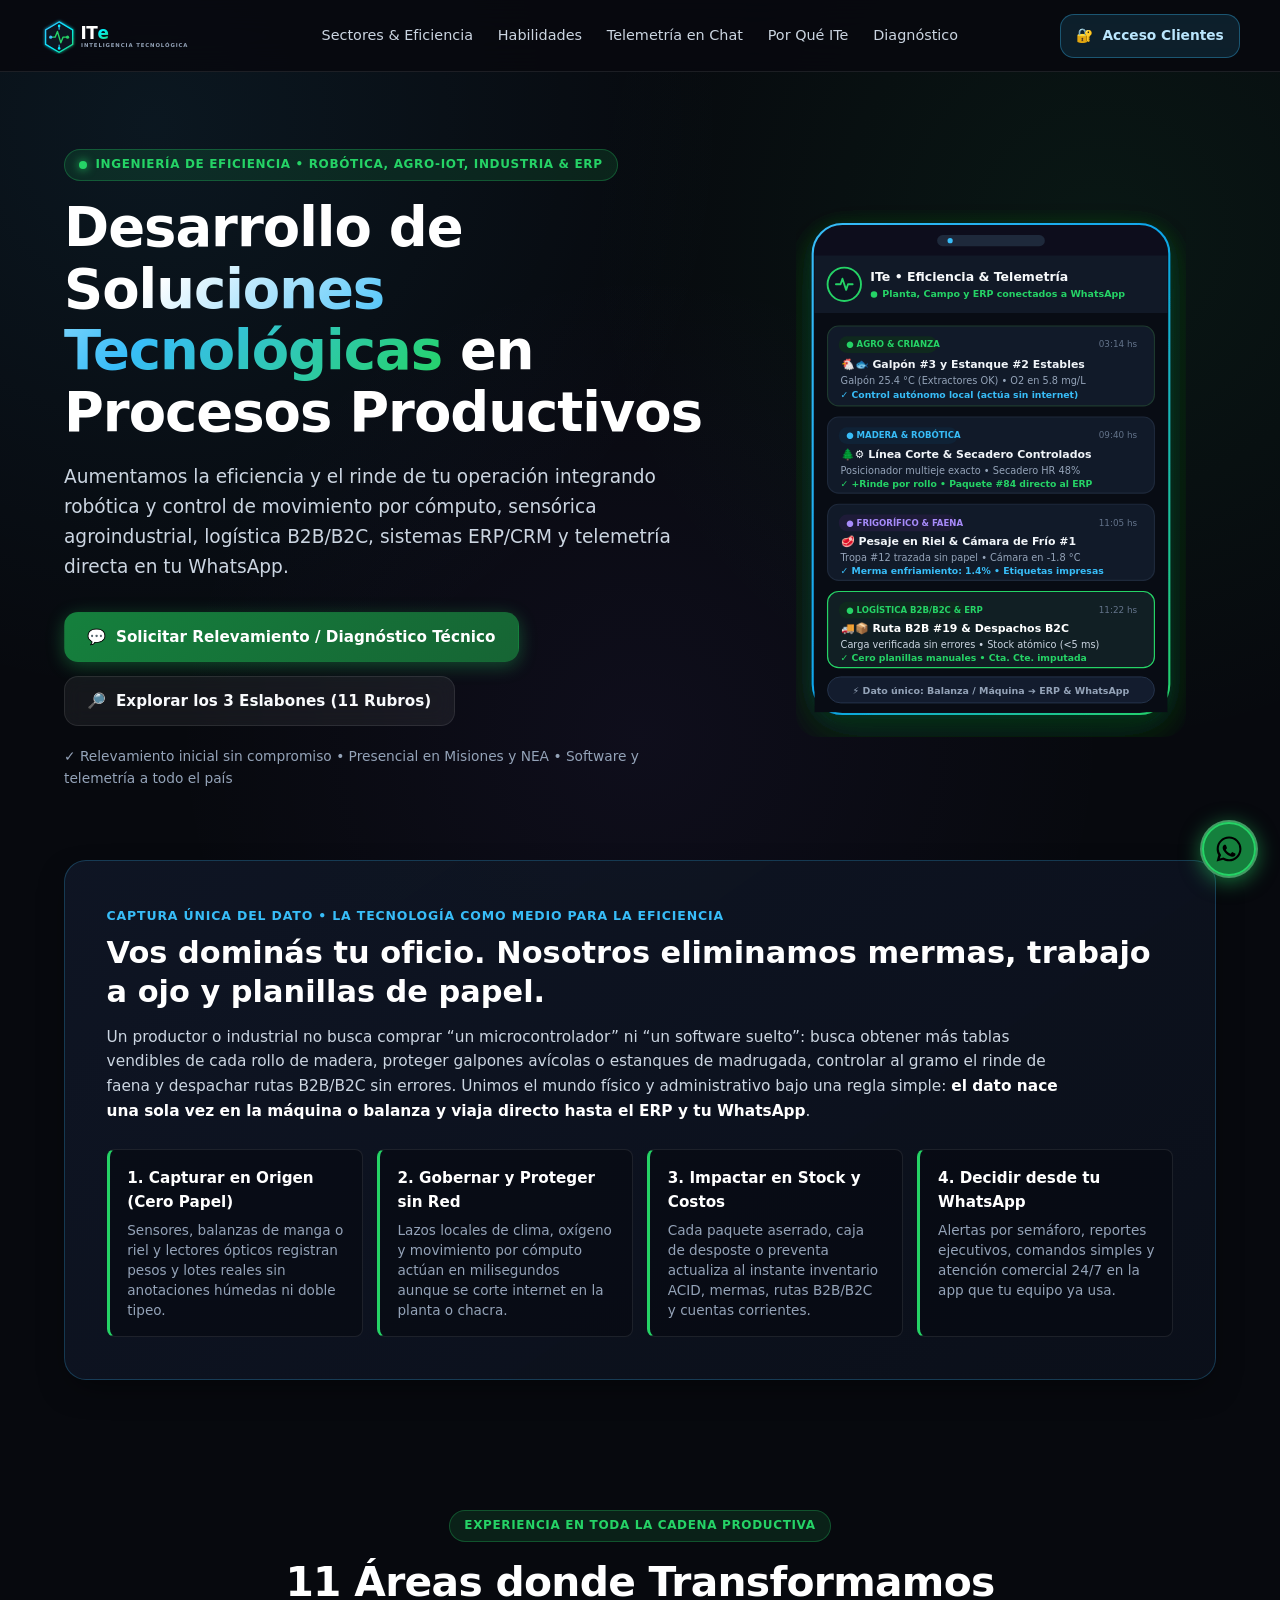
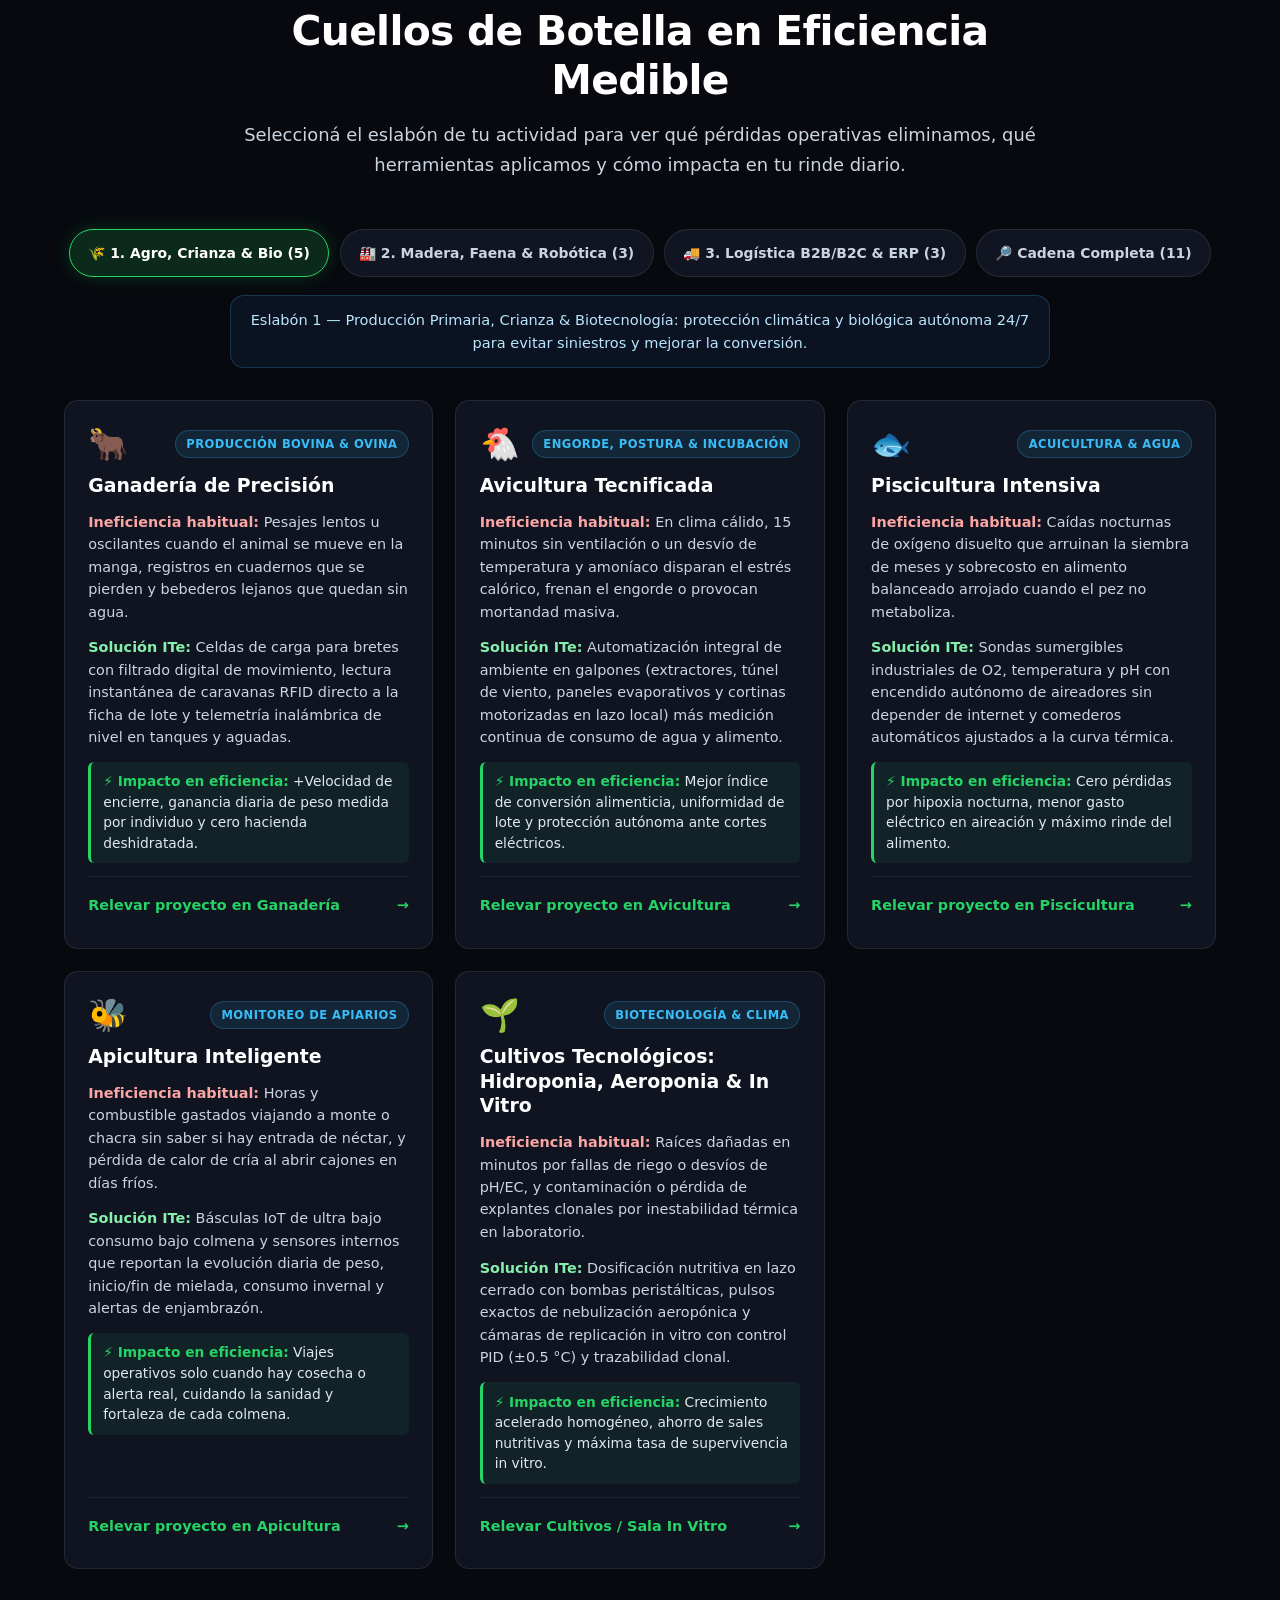
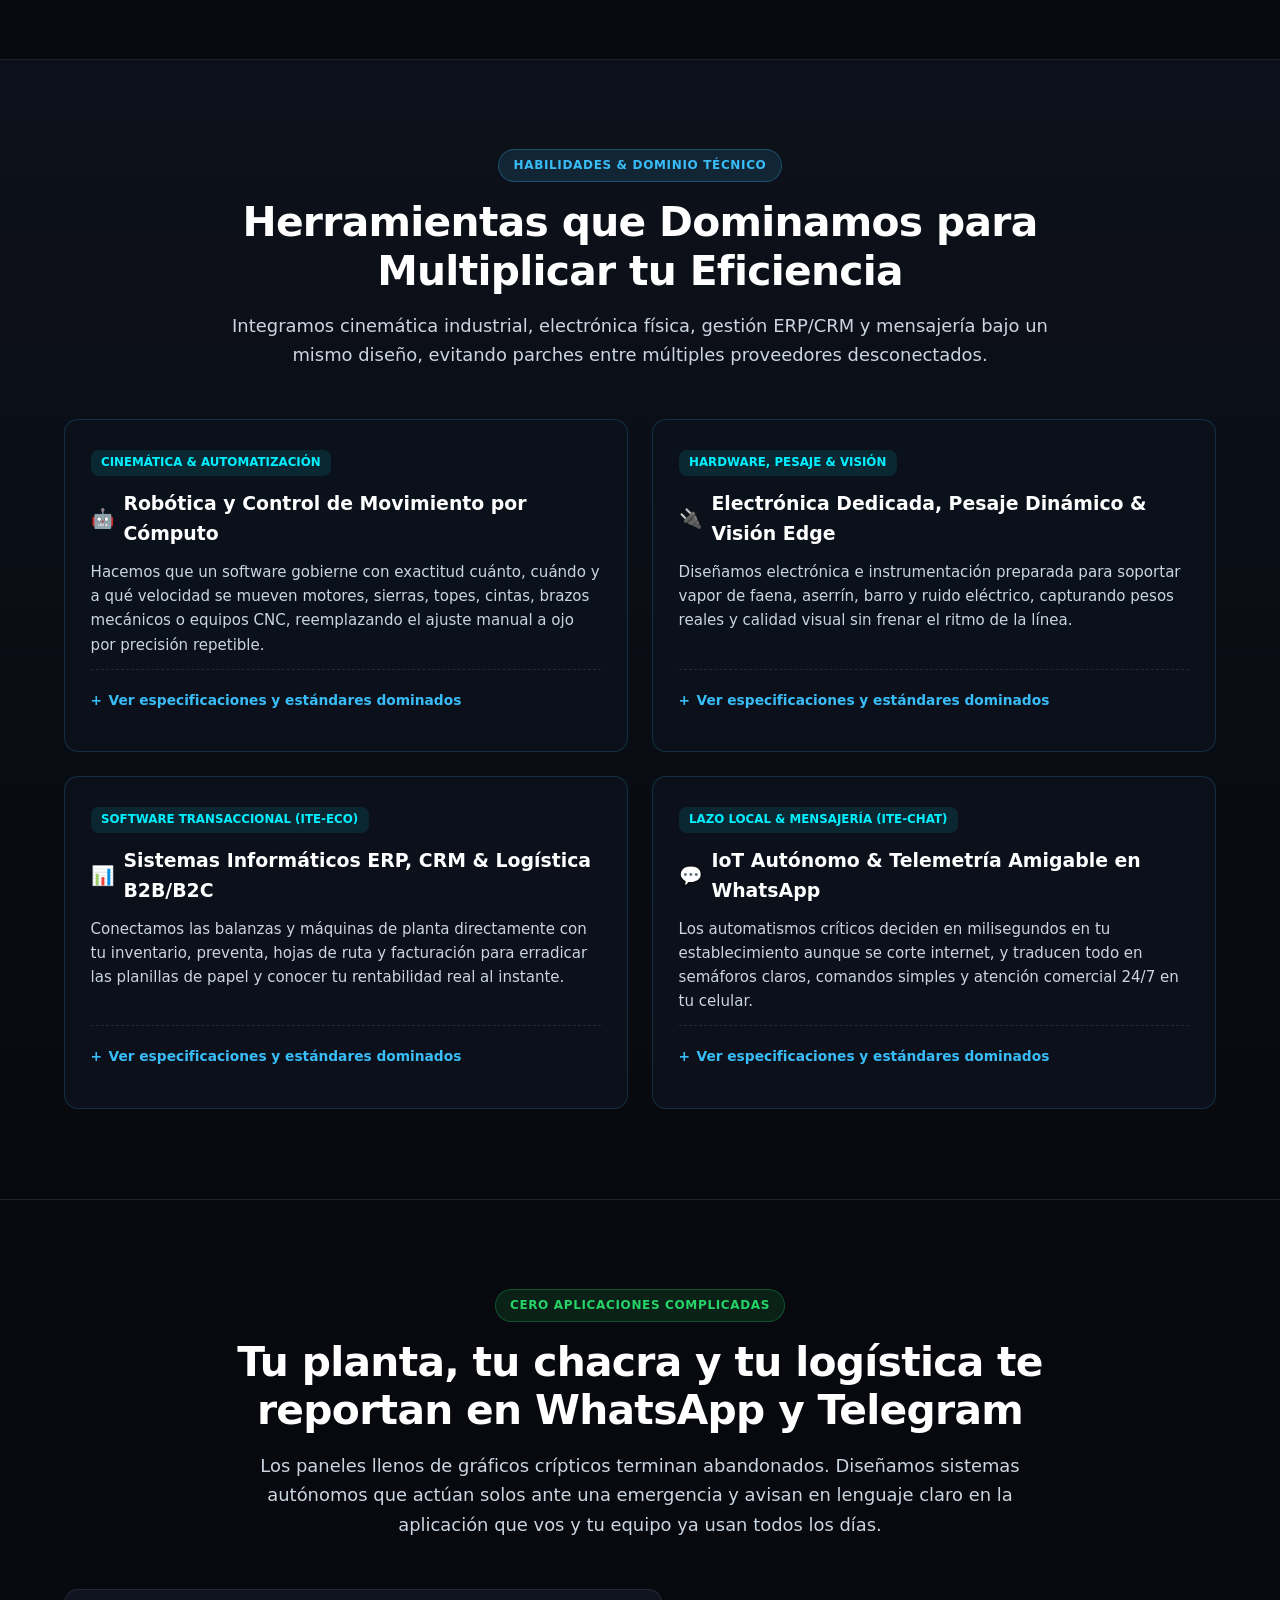
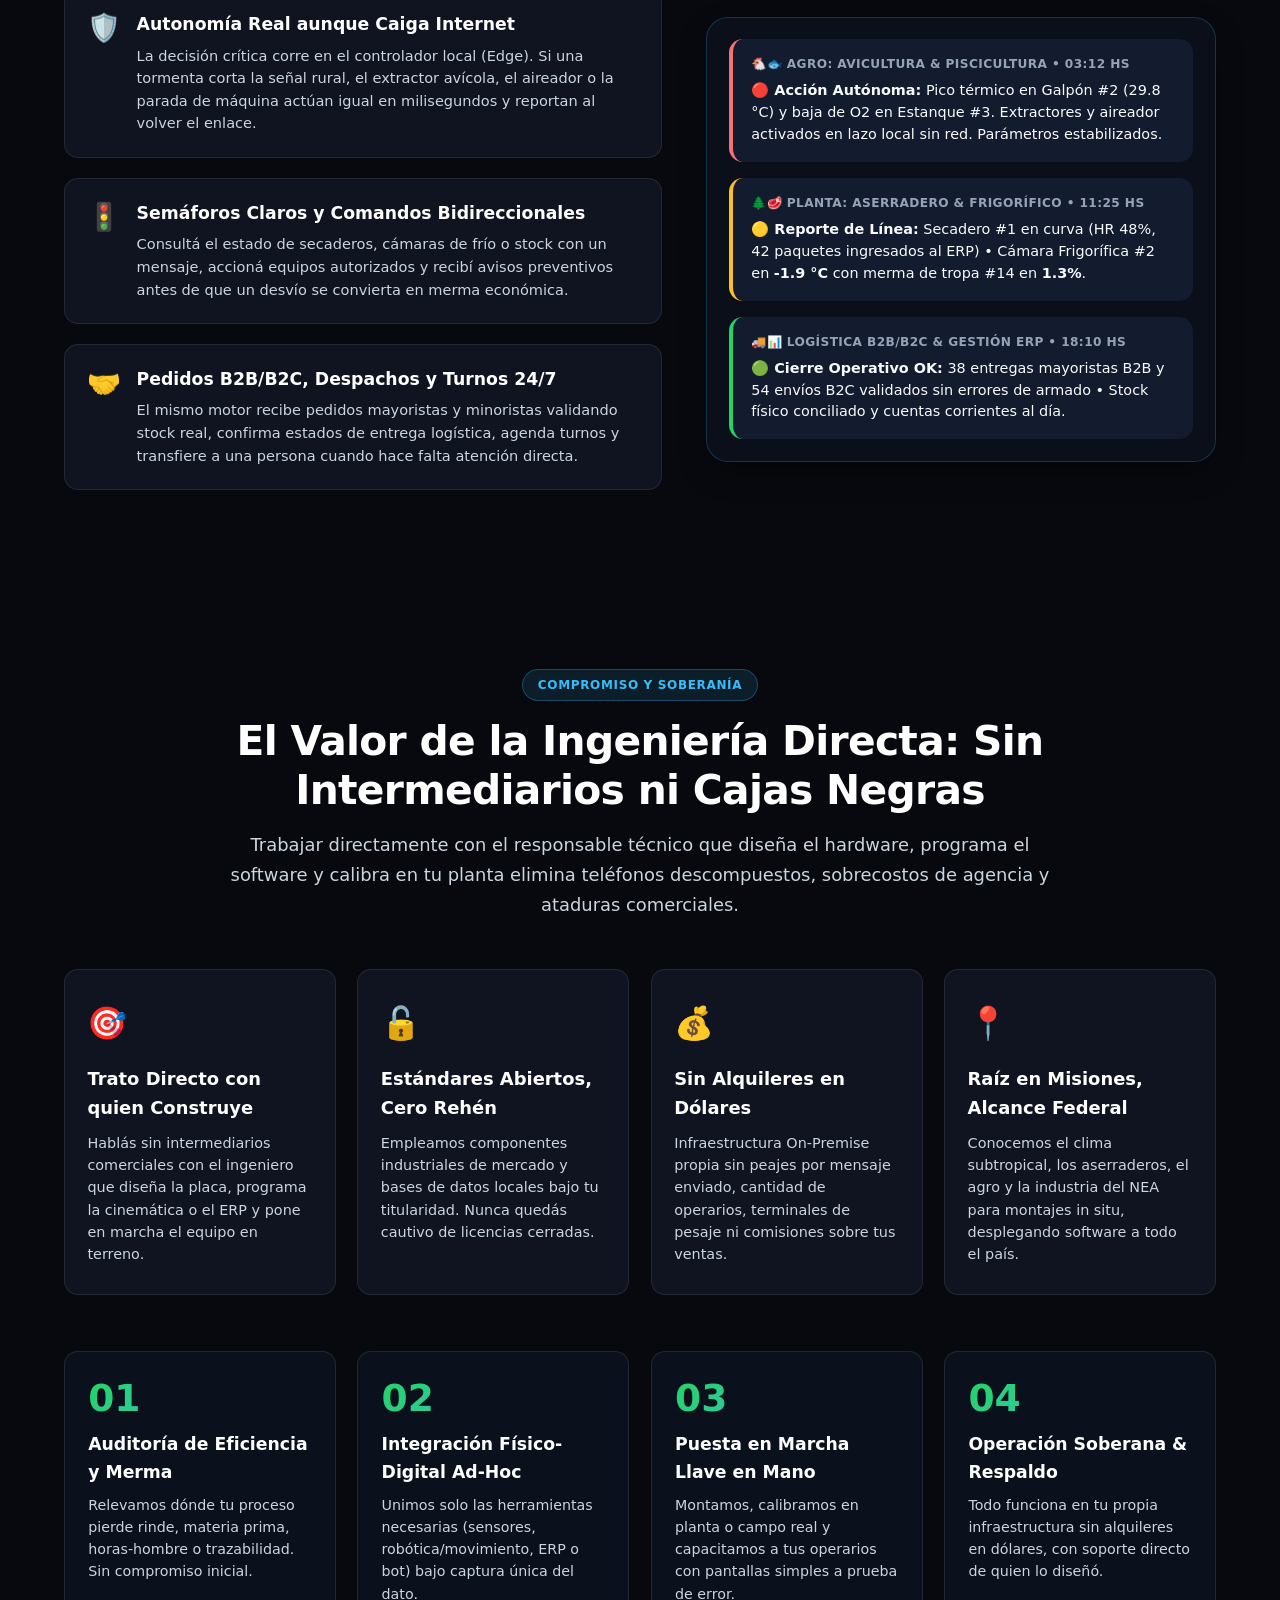
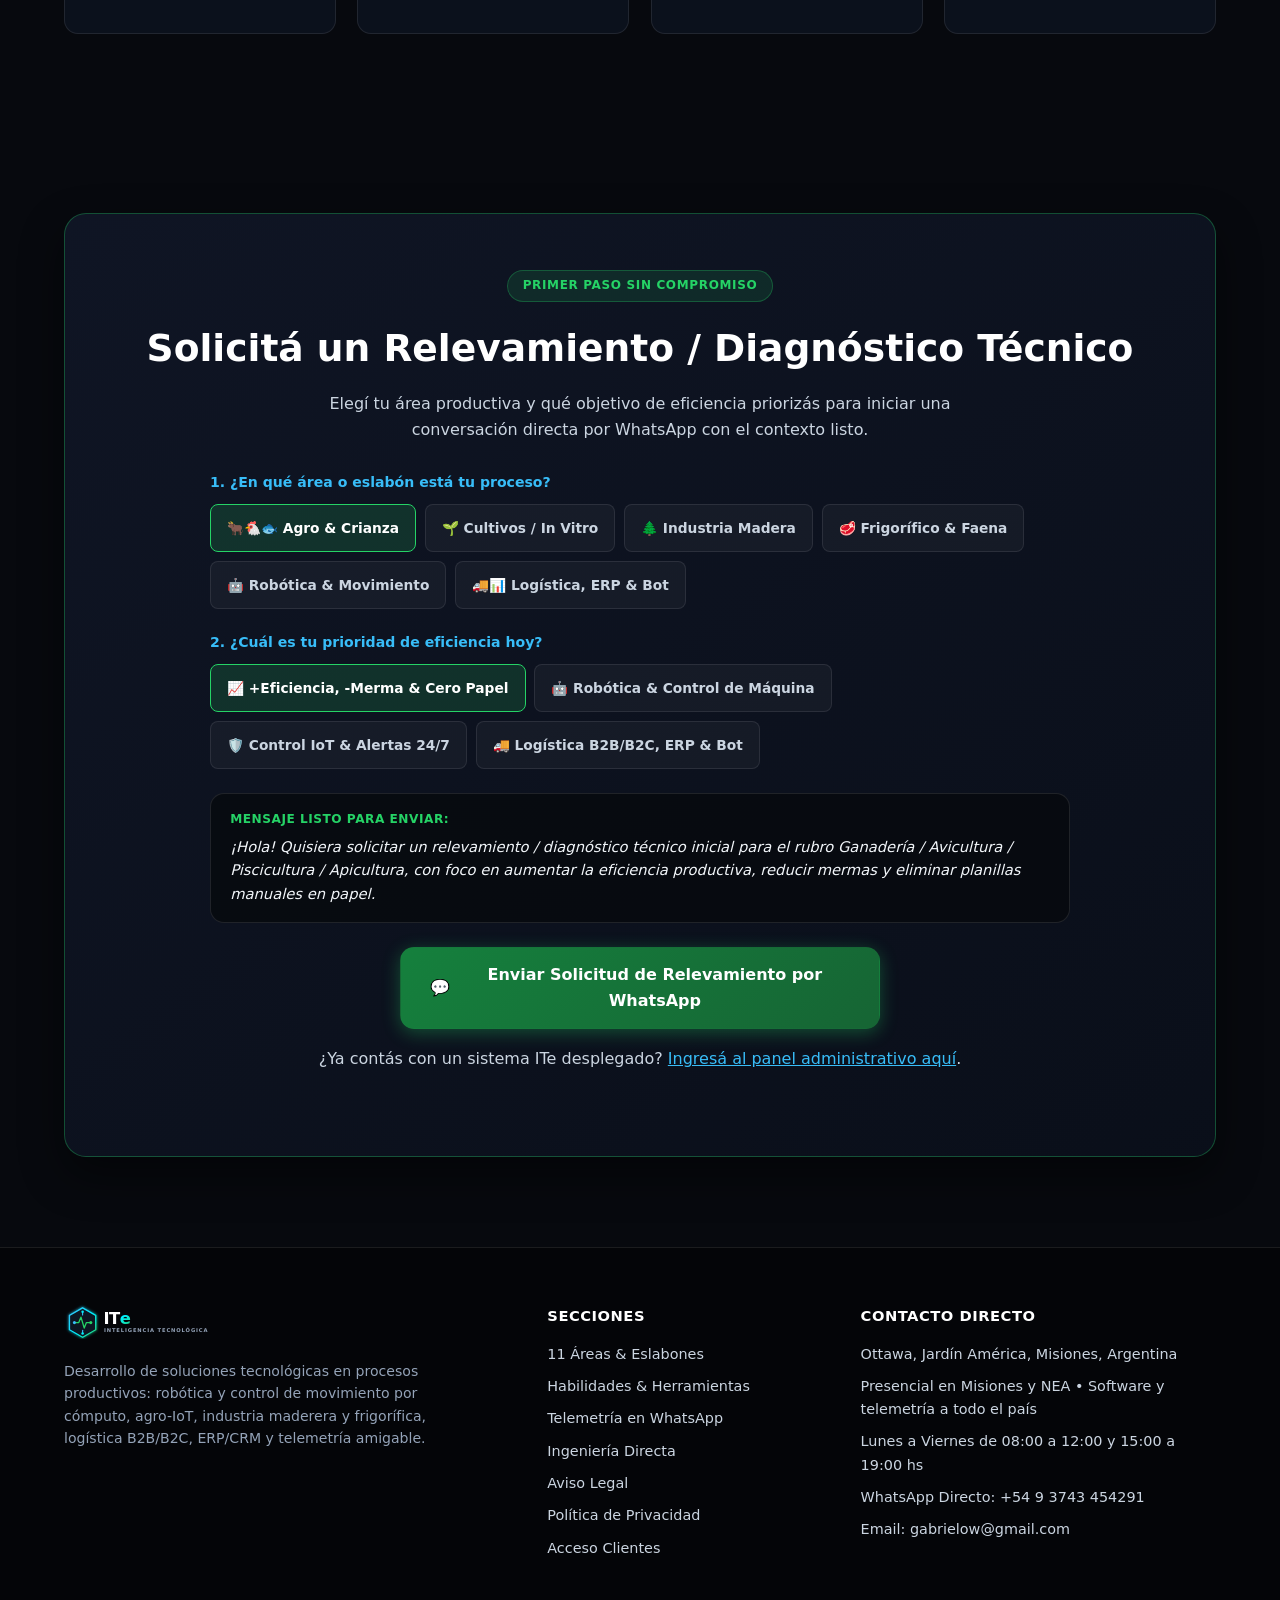
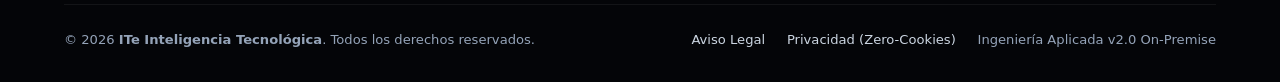
==== commit 43fee4a8: "feat(landing): sincronizar paridad espejo v2.0 de ITe Inteligencia Tecnológica" ====
--- a/index.html
+++ b/index.html
@@ -4,25 +4,25 @@
   <meta charset="UTF-8">
   <meta name="viewport" content="width=device-width, initial-scale=1.0">
   <meta http-equiv="Content-Security-Policy" content="upgrade-insecure-requests">
-  <title>ITe-Bot — Plataforma de Automatización WhatsApp & Turnos</title>
-  <meta name="description" content="Automatizá la atención de turnos, consultas y trámites por WhatsApp las 24 horas con un motor Go autónomo, seguro y 100% On-Premise.">
+  <title>ITe Inteligencia Tecnológica — Soluciones en Procesos Productivos</title>
+  <meta name="description" content="Ingeniería para aumentar tu eficiencia productiva: robótica y control de movimiento, agro-IoT, madera, frigoríficos, logística B2B/B2C, ERP y WhatsApp.">
   <meta name="robots" content="index, follow">
   <link rel="canonical" href="https://ite.ar/">
   <meta name="theme-color" content="#07090e">
 
   <!-- Open Graph / Redes Sociales y WhatsApp -->
   <meta property="og:type" content="website">
-  <meta property="og:site_name" content="ITe-Bot">
-  <meta property="og:title" content="ITe-Bot — Plataforma de Automatización WhatsApp & Turnos">
-  <meta property="og:description" content="Automatizá la atención de turnos, consultas y trámites por WhatsApp las 24 horas con un motor Go autónomo, seguro y 100% On-Premise.">
+  <meta property="og:site_name" content="ITe Inteligencia Tecnológica">
+  <meta property="og:title" content="ITe Inteligencia Tecnológica — Soluciones en Procesos Productivos">
+  <meta property="og:description" content="Aumentamos la eficiencia y el rinde de tu operación: robótica y movimiento por cómputo, avicultura, ganadería, piscicultura, madera, frigoríficos, logística B2B/B2C y ERP/CRM.">
   <meta property="og:url" content="https://ite.ar/">
   <meta property="og:image" content="https://ite.ar/assets/logo.svg">
   <meta property="og:locale" content="es_AR">
 
   <!-- Twitter Card -->
   <meta name="twitter:card" content="summary_large_image">
-  <meta name="twitter:title" content="ITe-Bot — Plataforma de Automatización WhatsApp & Turnos">
-  <meta name="twitter:description" content="Automatizá la atención de turnos, consultas y trámites por WhatsApp las 24 horas con un motor Go autónomo, seguro y 100% On-Premise.">
+  <meta name="twitter:title" content="ITe Inteligencia Tecnológica — Soluciones en Procesos Productivos">
+  <meta name="twitter:description" content="Ingeniería de eficiencia de punta a punta: sensores, robótica y control por cómputo, aserraderos, faena, logística B2B/B2C, ERP y alertas en WhatsApp.">
   <meta name="twitter:image" content="https://ite.ar/assets/logo.svg">
 
   <!-- Iconos y Manifest PWA -->
@@ -37,244 +37,647 @@
     "@context": "https://schema.org",
     "@graph": [
       {
-        "@type": "SoftwareApplication",
-        "name": "ITe-Bot",
-        "operatingSystem": "Linux, Windows",
-        "applicationCategory": "BusinessApplication",
-        "description": "Plataforma de automatización de turnos y atención por WhatsApp con motor On-Premise en Go.",
-        "offers": {
-          "@type": "Offer",
-          "price": "0",
-          "priceCurrency": "USD"
-        }
-      },
-      {
-        "@type": "LocalBusiness",
-        "name": "ITe-Bot",
-        "url": "https://ite.ar",
+        "@type": "ProfessionalService",
+        "@id": "https://ite.ar/#organization",
+        "name": "ITe Inteligencia Tecnológica",
+        "url": "https://ite.ar/",
+        "logo": "https://ite.ar/assets/logo.svg",
+        "image": "https://ite.ar/assets/logo.svg",
+        "description": "Desarrollo de soluciones tecnológicas en procesos productivos para aumentar la eficiencia operativa: robótica aplicada y control de movimiento por cómputo, electrónica e interfaces HMI, agro-IoT (ganadería, avicultura, piscicultura, apicultura, cultivos in vitro), industria de la madera, frigoríficos y plantas de faena, logística B2B/B2C, sistemas informáticos ERP/CRM y telemetría autónoma por WhatsApp.",
         "telephone": "+5493743454291",
+        "email": "gabrielow@gmail.com",
+        "areaServed": [
+          { "@type": "AdministrativeArea", "name": "Misiones" },
+          { "@type": "Country", "name": "Argentina" }
+        ],
         "address": {
           "@type": "PostalAddress",
           "streetAddress": "Ottawa",
           "addressLocality": "Jardín América",
           "addressRegion": "Misiones",
           "addressCountry": "AR"
-        }
+        },
+        "knowsAbout": [
+          "Robótica Aplicada y Control de Movimiento por Cómputo",
+          "Modernización de Maquinaria CNC, Posicionadores e Interfaces HMI",
+          "Electrónica Industrial, Pesaje Dinámico y Visión Artificial Edge",
+          "IoT Agroindustrial: Ganadería, Avicultura, Piscicultura y Apicultura",
+          "Automatización de Hidroponia, Aeroponia y Cultivo In Vitro",
+          "Automatización para Industria de la Madera, Aserraderos y Secaderos",
+          "Trazabilidad de Faena, Pesaje en Riel y Control de Frío en Frigoríficos",
+          "Logística Integrada B2B y B2C, Ruteo y Cadena de Frío",
+          "Sistemas Informáticos de Gestión ERP, CRM y Analítica Operativa",
+          "Motores Conversacionales On-Premise y Telemetría en WhatsApp"
+        ]
       }
     ]
   }
   </script>
 
   <link rel="stylesheet" href="landing.css">
+  <noscript>
+    <style>
+      .case-card.is-hidden { display: flex !important; }
+    </style>
+  </noscript>
 </head>
 <body>
 
   <!-- ── 1. Navbar Principal ─────────────────────────────────────────────── -->
   <header class="navbar">
-    <a href="#" class="nav-brand">
-      <img src="assets/logo.svg" alt="ITe-Bot Logo" width="165" height="38">
+    <a href="#" class="nav-brand" aria-label="ITe Inteligencia Tecnológica — Inicio">
+      <img src="assets/logo.svg" alt="ITe Inteligencia Tecnológica Logo" width="180" height="36">
     </a>
 
     <ul class="nav-links">
-      <li><a href="#soluciones">Soluciones</a></li>
-      <li><a href="#tecnologia">Tecnología Go</a></li>
-      <li><a href="#como-funciona">Cómo Funciona</a></li>
-      <li><a href="#contacto">Contacto</a></li>
+      <li><a href="#casos-testigo">Sectores &amp; Eficiencia</a></li>
+      <li><a href="#herramientas">Habilidades</a></li>
+      <li><a href="#telemetria">Telemetría en Chat</a></li>
+      <li><a href="#ingenieria-directa">Por Qué ITe</a></li>
+      <li><a href="#relevamiento">Diagnóstico</a></li>
     </ul>
 
     <div class="nav-actions">
       <a href="/login.html" class="btn btn-login bind-login-link" id="nav-login-btn">
-        <span>🔐</span> Acceso al Panel
+        <span>🔐</span> Acceso Clientes
       </a>
     </div>
   </header>
 
-  <!-- ── 2. Hero Section ─────────────────────────────────────────────────── -->
+  <!-- ── 2. Hero Principal: Servicio Punta de Lanza ──────────────────────── -->
   <main class="container">
     <section class="hero">
       <div class="hero-content">
         <div class="badge">
           <span class="pulse-dot"></span>
-          <span id="hero-badge-text">Motor Oficial de Automatización WhatsApp</span>
+          <span id="hero-badge-text">Ingeniería de Eficiencia • Robótica, Agro-IoT, Industria &amp; ERP</span>
         </div>
 
         <h1 id="hero-headline">
-          Atención inteligente y turnos para tus clientes.
-          <span class="gradient-text">Control, privacidad y rendimiento</span> para tu infraestructura.
+          Desarrollo de <span class="gradient-text">Soluciones Tecnológicas</span> en Procesos Productivos
         </h1>
 
         <p id="hero-subheadline">
-          Respuestas instantáneas 24/7, asignación interactiva de cupos y derivación a operador en WhatsApp, respaldado por un motor nativo en Go 100% On-Premise.
+          Aumentamos la eficiencia y el rinde de tu operación integrando robótica y control de movimiento por cómputo, sensórica agroindustrial, logística B2B/B2C, sistemas ERP/CRM y telemetría directa en tu WhatsApp.
         </p>
 
         <div class="hero-cta-group">
-          <a href="https://wa.me/5493743434312" class="btn btn-primary bind-wa-link" id="hero-cta-btn">
-            <span>💬</span> Chatear con el Asistente
-          </a>
-          <a href="#tecnologia" class="btn btn-secondary">
-            <span>⚡</span> Especificaciones Técnicas
-          </a>
-        </div>
+          <a href="https://wa.me/5493743454291?text=%C2%A1Hola!%20Quisiera%20solicitar%20un%20relevamiento%20%2F%20diagn%C3%B3stico%20t%C3%A9cnico%20inicial%20sin%20compromiso%20para%20mejorar%20la%20eficiencia%20de%20mi%20proceso%20productivo." class="btn btn-primary bind-wa-link" id="hero-cta-btn" target="_blank" rel="noopener noreferrer">
+            <span>💬</span> Solicitar Relevamiento / Diagnóstico Técnico
+          </a>
+          <a href="#casos-testigo" class="btn btn-secondary">
+            <span>🔎</span> Explorar los 3 Eslabones (11 Rubros)
+          </a>
+        </div>
+
+        <p class="hero-scope-note" id="hero-scope-note">
+          ✓ Relevamiento inicial sin compromiso • Presencial en Misiones y NEA • Software y telemetría a todo el país
+        </p>
       </div>
 
       <div class="hero-preview">
-        <img src="assets/bot-preview.svg" alt="Interacción de Turnos y Mensajes en WhatsApp con ITe-Bot" width="380" height="490">
+        <img src="assets/bot-preview.svg" alt="Consola unificada ITe de eficiencia productiva: galpones avícolas y estanques, aserradero y robótica por cómputo, pesaje en riel de frigorífico y logística B2B/B2C conectada al ERP y WhatsApp" width="384" height="528">
       </div>
     </section>
 
-    <!-- ── 3. Sección para Clientes y Usuarios No Técnicos ────────────────── -->
-    <section id="soluciones">
+    <!-- ── 3. Principio Rector: Captura Única del Dato y Eficiencia Real ──── -->
+    <section class="principle-strip" aria-label="Principio de Eficiencia y Captura Única del Dato">
+      <div class="principle-box">
+        <div class="principle-copy">
+          <span class="principle-eyebrow">Captura Única del Dato • La Tecnología como Medio para la Eficiencia</span>
+          <h2>Vos dominás tu oficio. Nosotros eliminamos mermas, trabajo a ojo y planillas de papel.</h2>
+          <p>
+            Un productor o industrial no busca comprar &ldquo;un microcontrolador&rdquo; ni &ldquo;un software suelto&rdquo;: busca obtener más tablas vendibles de cada rollo de madera, proteger galpones avícolas o estanques de madrugada, controlar al gramo el rinde de faena y despachar rutas B2B/B2C sin errores. Unimos el mundo físico y administrativo bajo una regla simple: <strong>el dato nace una sola vez en la máquina o balanza y viaja directo hasta el ERP y tu WhatsApp</strong>.
+          </p>
+        </div>
+        <div class="invariant-flow" role="list" aria-label="Ciclo invariante de eficiencia ITe">
+          <div class="invariant-step" role="listitem">
+            <strong>1. Capturar en Origen (Cero Papel)</strong>
+            <span>Sensores, balanzas de manga o riel y lectores ópticos registran pesos y lotes reales sin anotaciones húmedas ni doble tipeo.</span>
+          </div>
+          <div class="invariant-step" role="listitem">
+            <strong>2. Gobernar y Proteger sin Red</strong>
+            <span>Lazos locales de clima, oxígeno y movimiento por cómputo actúan en milisegundos aunque se corte internet en la planta o chacra.</span>
+          </div>
+          <div class="invariant-step" role="listitem">
+            <strong>3. Impactar en Stock y Costos</strong>
+            <span>Cada paquete aserrado, caja de desposte o preventa actualiza al instante inventario ACID, mermas, rutas B2B/B2C y cuentas corrientes.</span>
+          </div>
+          <div class="invariant-step" role="listitem">
+            <strong>4. Decidir desde tu WhatsApp</strong>
+            <span>Alertas por semáforo, reportes ejecutivos, comandos simples y atención comercial 24/7 en la app que tu equipo ya usa.</span>
+          </div>
+        </div>
+      </div>
+    </section>
+
+    <!-- ── 4. Catálogo de Capacidades por Eslabones Productivos (11 Áreas) ── -->
+    <section id="casos-testigo">
       <div class="section-header">
-        <div class="badge">Experiencia para el Usuario</div>
-        <h2 class="section-title">Atención humana y automatizada sin esperas</h2>
+        <div class="badge">Experiencia en toda la Cadena Productiva</div>
+        <h2 class="section-title">11 Áreas donde Transformamos Cuellos de Botella en Eficiencia Medible</h2>
         <p class="section-subtitle">
-          Resolvé consultas, asigná citas y entregá formularios directamente en la aplicación que todos tus usuarios ya conocen y usan: WhatsApp.
+          Seleccioná el eslabón de tu actividad para ver qué pérdidas operativas eliminamos, qué herramientas aplicamos y cómo impacta en tu rinde diario.
         </p>
       </div>
 
-      <div class="features-grid">
-        <article class="feature-card">
-          <div class="feature-icon">🕒</div>
-          <h3>Atención Continua 24/7</h3>
-          <p>Tus clientes o ciudadanos reciben respuestas automáticas e inmediatas a cualquier hora del día sin colas ni demoras.</p>
-        </article>
-
-        <article class="feature-card">
-          <div class="feature-icon">🗓️</div>
-          <h3>Gestión de Turnos y Citas</h3>
-          <p>Selección de fechas y franjas horarias con cupos en tiempo real, confirmación instantánea y recordatorios automáticos.</p>
-        </article>
-
-        <article class="feature-card">
-          <div class="feature-icon">📄</div>
-          <h3>Trámites y Formularios</h3>
-          <p>Envío directo de documentos PDF oficiales, requisitos y guías de trámites sin descargas de aplicaciones externas.</p>
-        </article>
-
-        <article class="feature-card">
-          <div class="feature-icon">👤</div>
-          <h3>Pausa y Operador Humano</h3>
-          <p>Si una consulta requiere atención personalizada, el bot se pausa automáticamente y transfiere el chat a un agente.</p>
+      <div class="filter-bar" role="toolbar" aria-label="Filtrar capacidades por eslabón productivo">
+        <button type="button" class="filter-chip is-active" data-filter="agro" aria-pressed="true">🌾 1. Agro, Crianza &amp; Bio (5)</button>
+        <button type="button" class="filter-chip" data-filter="industria" aria-pressed="false">🏭 2. Madera, Faena &amp; Robótica (3)</button>
+        <button type="button" class="filter-chip" data-filter="logistica" aria-pressed="false">🚚 3. Logística B2B/B2C &amp; ERP (3)</button>
+        <button type="button" class="filter-chip" data-filter="all" aria-pressed="false">🔎 Cadena Completa (11)</button>
+      </div>
+
+      <p class="stage-caption" id="stage-caption" aria-live="polite">
+        Eslabón 1 — Producción Primaria, Crianza &amp; Biotecnología: protección climática y biológica autónoma 24/7 para evitar siniestros y mejorar la conversión.
+      </p>
+
+      <div class="cases-grid" id="sector-cases-grid">
+        <!-- 1. Ganadería (Eslabón 1: agro) -->
+        <article class="case-card" data-id="ganaderia" data-category="agro">
+          <div class="case-top">
+            <span class="case-icon" aria-hidden="true">🐂</span>
+            <span class="case-tag">Producción Bovina &amp; Ovina</span>
+          </div>
+          <h3>Ganadería de Precisión</h3>
+          <p class="case-pain">
+            <strong>Ineficiencia habitual:</strong> Pesajes lentos u oscilantes cuando el animal se mueve en la manga, registros en cuadernos que se pierden y bebederos lejanos que quedan sin agua.
+          </p>
+          <p class="case-solution">
+            <strong>Solución ITe:</strong> Celdas de carga para bretes con filtrado digital de movimiento, lectura instantánea de caravanas RFID directo a la ficha de lote y telemetría inalámbrica de nivel en tanques y aguadas.
+          </p>
+          <p class="case-efficiency">
+            <strong>⚡ Impacto en eficiencia:</strong> +Velocidad de encierre, ganancia diaria de peso medida por individuo y cero hacienda deshidratada.
+          </p>
+          <a href="https://wa.me/5493743454291?text=%C2%A1Hola!%20Quisiera%20solicitar%20un%20relevamiento%20t%C3%A9cnico%20para%20Ganader%C3%ADa%20(pesaje%20electr%C3%B3nico%20en%20manga%2C%20trazabilidad%20RFID%20o%20monitoreo%20de%20aguadas)." class="case-wa-link" target="_blank" rel="noopener noreferrer">
+            Relevar proyecto en Ganadería <span>→</span>
+          </a>
+        </article>
+
+        <!-- 2. Avicultura (Eslabón 1: agro) -->
+        <article class="case-card" data-id="avicultura" data-category="agro">
+          <div class="case-top">
+            <span class="case-icon" aria-hidden="true">🐔</span>
+            <span class="case-tag">Engorde, Postura &amp; Incubación</span>
+          </div>
+          <h3>Avicultura Tecnificada</h3>
+          <p class="case-pain">
+            <strong>Ineficiencia habitual:</strong> En clima cálido, 15 minutos sin ventilación o un desvío de temperatura y amoníaco disparan el estrés calórico, frenan el engorde o provocan mortandad masiva.
+          </p>
+          <p class="case-solution">
+            <strong>Solución ITe:</strong> Automatización integral de ambiente en galpones (extractores, túnel de viento, paneles evaporativos y cortinas motorizadas en lazo local) más medición continua de consumo de agua y alimento.
+          </p>
+          <p class="case-efficiency">
+            <strong>⚡ Impacto en eficiencia:</strong> Mejor índice de conversión alimenticia, uniformidad de lote y protección autónoma ante cortes eléctricos.
+          </p>
+          <a href="https://wa.me/5493743454291?text=%C2%A1Hola!%20Quisiera%20solicitar%20un%20relevamiento%20t%C3%A9cnico%20para%20Avicultura%20(automatizaci%C3%B3n%20clim%C3%A1tica%20de%20galpones%2C%20ventilaci%C3%B3n%2Fcortinas%20y%20monitoreo%20en%20WhatsApp)." class="case-wa-link" target="_blank" rel="noopener noreferrer">
+            Relevar proyecto en Avicultura <span>→</span>
+          </a>
+        </article>
+
+        <!-- 3. Piscicultura (Eslabón 1: agro) -->
+        <article class="case-card" data-id="piscicultura" data-category="agro">
+          <div class="case-top">
+            <span class="case-icon" aria-hidden="true">🐟</span>
+            <span class="case-tag">Acuicultura &amp; Agua</span>
+          </div>
+          <h3>Piscicultura Intensiva</h3>
+          <p class="case-pain">
+            <strong>Ineficiencia habitual:</strong> Caídas nocturnas de oxígeno disuelto que arruinan la siembra de meses y sobrecosto en alimento balanceado arrojado cuando el pez no metaboliza.
+          </p>
+          <p class="case-solution">
+            <strong>Solución ITe:</strong> Sondas sumergibles industriales de O2, temperatura y pH con encendido autónomo de aireadores sin depender de internet y comederos automáticos ajustados a la curva térmica.
+          </p>
+          <p class="case-efficiency">
+            <strong>⚡ Impacto en eficiencia:</strong> Cero pérdidas por hipoxia nocturna, menor gasto eléctrico en aireación y máximo rinde del alimento.
+          </p>
+          <a href="https://wa.me/5493743454291?text=%C2%A1Hola!%20Quisiera%20solicitar%20un%20relevamiento%20t%C3%A9cnico%20para%20Piscicultura%20(monitoreo%20de%20ox%C3%ADgeno%2Fagua%2C%20aireaci%C3%B3n%20autom%C3%A1tica%20o%20alimentaci%C3%B3n)." class="case-wa-link" target="_blank" rel="noopener noreferrer">
+            Relevar proyecto en Piscicultura <span>→</span>
+          </a>
+        </article>
+
+        <!-- 4. Apicultura (Eslabón 1: agro) -->
+        <article class="case-card" data-id="apicultura" data-category="agro">
+          <div class="case-top">
+            <span class="case-icon" aria-hidden="true">🐝</span>
+            <span class="case-tag">Monitoreo de Apiarios</span>
+          </div>
+          <h3>Apicultura Inteligente</h3>
+          <p class="case-pain">
+            <strong>Ineficiencia habitual:</strong> Horas y combustible gastados viajando a monte o chacra sin saber si hay entrada de néctar, y pérdida de calor de cría al abrir cajones en días fríos.
+          </p>
+          <p class="case-solution">
+            <strong>Solución ITe:</strong> Básculas IoT de ultra bajo consumo bajo colmena y sensores internos que reportan la evolución diaria de peso, inicio/fin de mielada, consumo invernal y alertas de enjambrazón.
+          </p>
+          <p class="case-efficiency">
+            <strong>⚡ Impacto en eficiencia:</strong> Viajes operativos solo cuando hay cosecha o alerta real, cuidando la sanidad y fortaleza de cada colmena.
+          </p>
+          <a href="https://wa.me/5493743454291?text=%C2%A1Hola!%20Quisiera%20solicitar%20un%20relevamiento%20t%C3%A9cnico%20para%20Apicultura%20(pesaje%20continuo%20de%20colmenas%20y%20telemetr%C3%ADa%20de%20apiarios)." class="case-wa-link" target="_blank" rel="noopener noreferrer">
+            Relevar proyecto en Apicultura <span>→</span>
+          </a>
+        </article>
+
+        <!-- 5. Cultivos Tecnológicos (Eslabón 1: agro) -->
+        <article class="case-card" data-id="cultivos" data-category="agro">
+          <div class="case-top">
+            <span class="case-icon" aria-hidden="true">🌱</span>
+            <span class="case-tag">Biotecnología &amp; Clima</span>
+          </div>
+          <h3>Cultivos Tecnológicos: Hidroponia, Aeroponia &amp; In Vitro</h3>
+          <p class="case-pain">
+            <strong>Ineficiencia habitual:</strong> Raíces dañadas en minutos por fallas de riego o desvíos de pH/EC, y contaminación o pérdida de explantes clonales por inestabilidad térmica en laboratorio.
+          </p>
+          <p class="case-solution">
+            <strong>Solución ITe:</strong> Dosificación nutritiva en lazo cerrado con bombas peristálticas, pulsos exactos de nebulización aeropónica y cámaras de replicación in vitro con control PID (±0.5 °C) y trazabilidad clonal.
+          </p>
+          <p class="case-efficiency">
+            <strong>⚡ Impacto en eficiencia:</strong> Crecimiento acelerado homogéneo, ahorro de sales nutritivas y máxima tasa de supervivencia in vitro.
+          </p>
+          <a href="https://wa.me/5493743454291?text=%C2%A1Hola!%20Quisiera%20solicitar%20un%20relevamiento%20t%C3%A9cnico%20para%20Cultivos%20Tecnol%C3%B3gicos%20(hidroponia%2C%20aeroponia%20o%20salas%20de%20micropropagaci%C3%B3n%20in%20vitro)." class="case-wa-link" target="_blank" rel="noopener noreferrer">
+            Relevar Cultivos / Sala In Vitro <span>→</span>
+          </a>
+        </article>
+
+        <!-- 6. Industria de la Madera (Eslabón 2: industria) -->
+        <article class="case-card is-hidden" data-id="madera" data-category="industria">
+          <div class="case-top">
+            <span class="case-icon" aria-hidden="true">🌲</span>
+            <span class="case-tag">Aserradero, Secado &amp; Remanufactura</span>
+          </div>
+          <h3>Industria de la Madera</h3>
+          <p class="case-pain">
+            <strong>Ineficiencia habitual:</strong> Bajo aprovechamiento del rollo por posicionamiento manual de corte, tablas rajadas o reviradas por mal control de secadero y descontrol en el stock de paquetes.
+          </p>
+          <p class="case-solution">
+            <strong>Solución ITe:</strong> Topes y posicionadores de corte gobernados por cómputo, automatización psicrométrica de cámaras de secado (temperatura/humedad), conteo óptico e ingreso directo de paquetes etiquetados al ERP.
+          </p>
+          <p class="case-efficiency">
+            <strong>⚡ Impacto en eficiencia:</strong> Más pies cuadrados vendibles por cada rollo procesado, secado parejo sin descarte e inventario exacto en playa.
+          </p>
+          <a href="https://wa.me/5493743454291?text=%C2%A1Hola!%20Quisiera%20solicitar%20un%20diagn%C3%B3stico%20t%C3%A9cnico%20para%20Industria%20de%20la%20Madera%20(automatizaci%C3%B3n%20de%20corte%2Fposicionadores%2C%20control%20de%20secaderos%20o%20trazabilidad%20de%20paquetes)." class="case-wa-link" target="_blank" rel="noopener noreferrer">
+            Relevar Aserradero / Secadero <span>→</span>
+          </a>
+        </article>
+
+        <!-- 7. Frigoríficos y Plantas de Faena (Eslabón 2: industria) -->
+        <article class="case-card is-hidden" data-id="frigorifico" data-category="industria">
+          <div class="case-top">
+            <span class="case-icon" aria-hidden="true">🥩</span>
+            <span class="case-tag">Faena, Desposte &amp; Frío</span>
+          </div>
+          <h3>Frigoríficos y Plantas de Faena</h3>
+          <p class="case-pain">
+            <strong>Ineficiencia habitual:</strong> Diferencias entre peso vivo, rinde de playa y cámaras; anotaciones manuales húmedas propensas a error, mermas excesivas de frío y riesgo en compresores.
+          </p>
+          <p class="case-solution">
+            <strong>Solución ITe:</strong> Pesaje electrónico dinámico en riel/noria y básculas de piso conectadas directo al sistema, etiquetado térmico de tropa/media res/caja de desposte y monitoreo 24/7 de cámaras frigoríficas.
+          </p>
+          <p class="case-efficiency">
+            <strong>⚡ Impacto en eficiencia:</strong> Control quirúrgico de merma y rinde por tropa, trazabilidad sanitaria instantánea y cadena de frío blindada.
+          </p>
+          <a href="https://wa.me/5493743454291?text=%C2%A1Hola!%20Quisiera%20solicitar%20un%20diagn%C3%B3stico%20t%C3%A9cnico%20para%20Frigor%C3%ADfico%20%2F%20Planta%20de%20Faena%20(pesaje%20en%20riel%2C%20trazabilidad%20de%20desposte%2C%20control%20de%20merma%20o%20c%C3%A1maras%20de%20fr%C3%ADo)." class="case-wa-link" target="_blank" rel="noopener noreferrer">
+            Relevar Frigorífico / Línea de Faena <span>→</span>
+          </a>
+        </article>
+
+        <!-- 8. Robótica Aplicada y Movimiento por Cómputo (Eslabón 2: industria) -->
+        <article class="case-card is-hidden" data-id="robotica-movimiento" data-category="industria">
+          <div class="case-top">
+            <span class="case-icon" aria-hidden="true">🤖</span>
+            <span class="case-tag">Cinemática, Ejes &amp; Visión</span>
+          </div>
+          <h3>Robótica Aplicada, Movimiento por Cómputo &amp; Visión</h3>
+          <p class="case-pain">
+            <strong>Ineficiencia habitual:</strong> Procesos lentos y agotadores hechos a pulso, o máquinas mecánicamente sanas detenidas porque su electrónica propietaria envejeció y el repuesto cuesta una fortuna.
+          </p>
+          <p class="case-solution">
+            <strong>Solución ITe:</strong> Gobierno por software de servomotores, actuadores, ejes sincronizados, brazos manipuladores y máquinas CNC con estándares industriales abiertos, paneles HMI claros en español e inspección por visión artificial.
+          </p>
+          <p class="case-efficiency">
+            <strong>⚡ Impacto en eficiencia:</strong> Ciclos continuos sin fatiga, precisión repetible a la décima de milímetro y recuperación de capital instalado.
+          </p>
+          <a href="https://wa.me/5493743454291?text=%C2%A1Hola!%20Quisiera%20solicitar%20un%20diagn%C3%B3stico%20t%C3%A9cnico%20sobre%20Rob%C3%B3tica%2C%20Control%20de%20Movimiento%20por%20C%C3%B3mputo%2C%20modernizaci%C3%B3n%20de%20m%C3%A1quina%20o%20Visi%C3%B3n%20Artificial." class="case-wa-link" target="_blank" rel="noopener noreferrer">
+            Relevar Robótica / Control de Máquina <span>→</span>
+          </a>
+        </article>
+
+        <!-- 9. Logística B2B y B2C Integrada (Eslabón 3: logistica) -->
+        <article class="case-card is-hidden" data-id="logistica" data-category="logistica">
+          <div class="case-top">
+            <span class="case-icon" aria-hidden="true">🚚</span>
+            <span class="case-tag">Distribución B2B &amp; Entrega B2C</span>
+          </div>
+          <h3>Logística B2B y B2C Integrada</h3>
+          <p class="case-pain">
+            <strong>Ineficiencia habitual:</strong> Pedidos mayoristas mal armados, devoluciones por errores de carga, repartos desordenados sin control de temperatura ni confirmación real de entrega al cliente.
+          </p>
+          <p class="case-solution">
+            <strong>Solución ITe:</strong> Flujo digital continuo desde la preventa B2B o compra B2C: picking verificado por lector de códigos, armado de hojas de ruta, telemetría de frío en tránsito y avisos automáticos de despacho por WhatsApp.
+          </p>
+          <p class="case-efficiency">
+            <strong>⚡ Impacto en eficiencia:</strong> Menos fletes fallidos, preparación de cargas sin errores de bulto y clientes informados sin llamar al depósito.
+          </p>
+          <a href="https://wa.me/5493743454291?text=%C2%A1Hola!%20Quisiera%20solicitar%20un%20diagn%C3%B3stico%20t%C3%A9cnico%20para%20optimizar%20Log%C3%ADstica%20B2B%20%2F%20B2C%2C%20armado%20de%20pedidos%20y%20trazabilidad%20de%20entregas." class="case-wa-link" target="_blank" rel="noopener noreferrer">
+            Relevar Logística B2B / B2C <span>→</span>
+          </a>
+        </article>
+
+        <!-- 10. Sistemas Informáticos ERP, CRM & Analítica (Eslabón 3: logistica) -->
+        <article class="case-card is-hidden" data-id="sistemas-erp-crm" data-category="logistica">
+          <div class="case-top">
+            <span class="case-icon" aria-hidden="true">📊</span>
+            <span class="case-tag">Gestión, Costos &amp; BI</span>
+          </div>
+          <h3>Sistemas Informáticos: ERP, CRM &amp; Analítica</h3>
+          <p class="case-pain">
+            <strong>Ineficiencia habitual:</strong> Empleados tipeando tres veces la misma planilla, sobreventa de mercadería agotada, cuentas corrientes desactualizadas y sistemas lentos con abonos en dólares.
+          </p>
+          <p class="case-solution">
+            <strong>Solución ITe:</strong> Plataforma transaccional propia en Go (&lt;5 ms) conectada directo a planta y mostrador: reserva atómica de stock, listas mayoristas/minoristas bimonetarias, CRM comercial, contabilidad y tableros gerenciales.
+          </p>
+          <p class="case-efficiency">
+            <strong>⚡ Impacto en eficiencia:</strong> El dato nace una sola vez y viaja solo hasta la factura y el balance; cero fugas administrativas y soberanía total.
+          </p>
+          <a href="https://wa.me/5493743454291?text=%C2%A1Hola!%20Quisiera%20solicitar%20un%20diagn%C3%B3stico%20t%C3%A9cnico%20sobre%20Sistemas%20Inform%C3%A1ticos%20de%20Gesti%C3%B3n%20(ERP%2C%20CRM%2C%20control%20de%20stock%20y%20anal%C3%ADtica%20de%20costos)." class="case-wa-link" target="_blank" rel="noopener noreferrer">
+            Relevar Sistema ERP / CRM <span>→</span>
+          </a>
+        </article>
+
+        <!-- 11. Atención Autónoma & Telemetría en Chat (Eslabón 3: logistica) -->
+        <article class="case-card is-hidden" data-id="atencion-bot" data-category="logistica">
+          <div class="case-top">
+            <span class="case-icon" aria-hidden="true">💬</span>
+            <span class="case-tag">Ventas, Turnos &amp; Alertas 24/7</span>
+          </div>
+          <h3>Atención Autónoma &amp; Telemetría en Chat</h3>
+          <p class="case-pain">
+            <strong>Ineficiencia habitual:</strong> Ventas perdidas fuera de horario, teléfonos colapsados respondiendo precios repetitivos, ausentismo en turnos y alarmas de planta vistas demasiado tarde.
+          </p>
+          <p class="case-solution">
+            <strong>Solución ITe:</strong> Motor conversacional On-Premise en WhatsApp y Telegram integrado en vivo a tu stock, listas B2B/B2C, agenda de turnos con recordatorios y sensores industriales, con pase fluido a humano.
+          </p>
+          <p class="case-efficiency">
+            <strong>⚡ Impacto en eficiencia:</strong> Recepción de pedidos y turnos las 24 hs sin sumar estructura fija y reacción inmediata ante alertas operativas.
+          </p>
+          <a href="https://wa.me/5493743454291?text=%C2%A1Hola!%20Quisiera%20solicitar%20un%20diagn%C3%B3stico%20t%C3%A9cnico%20para%20implementar%20Atenci%C3%B3n%20Aut%C3%B3noma%20por%20Bot%2C%20toma%20de%20pedidos%20o%20turnos%20en%20WhatsApp." class="case-wa-link" target="_blank" rel="noopener noreferrer">
+            Relevar Bot Comercial / Turnos <span>→</span>
+          </a>
         </article>
       </div>
     </section>
   </main>
 
-  <!-- ── 4. Sección Técnica para Administradores e IT ───────────────────── -->
-  <section id="tecnologia" class="tech-section">
+  <!-- ── 5. Habilidades y Dominio de Herramientas de Ingeniería ──────────── -->
+  <section id="herramientas" class="tech-section">
     <div class="container">
       <div class="section-header">
-        <div class="badge badge-tech">Ingeniería & Seguridad On-Premise</div>
-        <h2 class="section-title">Construido para Máximo Rendimiento y Privacidad</h2>
+        <div class="badge badge-tech">Habilidades &amp; Dominio Técnico</div>
+        <h2 class="section-title">Herramientas que Dominamos para Multiplicar tu Eficiencia</h2>
         <p class="section-subtitle">
-          Sin plataformas externas de suscripción ni filtración de datos a terceros. Un binario Go autónomo con control total sobre tu hardware.
+          Integramos cinemática industrial, electrónica física, gestión ERP/CRM y mensajería bajo un mismo diseño, evitando parches entre múltiples proveedores desconectados.
         </p>
       </div>
 
-      <div class="tech-grid">
+      <div class="tech-grid" id="engineering-tools-grid">
         <article class="tech-card">
-          <span class="tech-badge">Arquitectura Go Nativa</span>
-          <h3><span>⚡</span> Latencia &lt;5ms y Mínimo Consumo</h3>
-          <p>Compilado estático en Go sin dependencias pesadas de Node.js o Python. Utiliza menos de 15MB de memoria RAM en producción y opera fluido en servidores modestos o Raspberry Pi.</p>
+          <span class="tech-badge">Cinemática &amp; Automatización</span>
+          <h3><span>🤖</span> Robótica y Control de Movimiento por Cómputo</h3>
+          <p>Hacemos que un software gobierne con exactitud cuánto, cuándo y a qué velocidad se mueven motores, sierras, topes, cintas, brazos mecánicos o equipos CNC, reemplazando el ajuste manual a ojo por precisión repetible.</p>
+          <details class="tech-details">
+            <summary>Ver especificaciones y estándares dominados</summary>
+            <p>Servomotores y steppers en lazo cerrado con encoders, variadores de frecuencia por Modbus, cinemática multieje y CNC abierto (GRBL HAL / LinuxCNC), aislación optoacoplada industrial y paneles táctiles HMI en español.</p>
+          </details>
         </article>
 
         <article class="tech-card">
-          <span class="tech-badge">Soberanía de Datos</span>
-          <h3><span>🔒</span> 100% On-Premise con SQLite Puro</h3>
-          <p>Persistencia relacional con modo WAL local. Las conversaciones, historiales de turnos y bases de datos residen exclusivamente en tus instalaciones físicas, cumpliendo normativas de privacidad.</p>
+          <span class="tech-badge">Hardware, Pesaje &amp; Visión</span>
+          <h3><span>🔌</span> Electrónica Dedicada, Pesaje Dinámico &amp; Visión Edge</h3>
+          <p>Diseñamos electrónica e instrumentación preparada para soportar vapor de faena, aserrín, barro y ruido eléctrico, capturando pesos reales y calidad visual sin frenar el ritmo de la línea.</p>
+          <details class="tech-details">
+            <summary>Ver especificaciones y estándares dominados</summary>
+            <p>PCBs a medida (ESP32/STM32), buses RS485/CAN y lazos 4-20 mA, filtrado digital de celdas de carga en rieles y mangas, enlaces rurales LoRa/RF e inspección dimensional y lectura de códigos 1D/2D con OpenCV.</p>
+          </details>
         </article>
 
         <article class="tech-card">
-          <span class="tech-badge">Anti-Ban Engine</span>
-          <h3><span>🛡️</span> Protección Heurística de Chips</h3>
-          <p>Mecanismo avanzado de delays variables con ritmo humano, micro-pausas de lectura, motor de Spintax, horarios de descanso configurables y calentamiento progresivo de líneas.</p>
+          <span class="tech-badge">Software Transaccional (ite-eco)</span>
+          <h3><span>📊</span> Sistemas Informáticos ERP, CRM &amp; Logística B2B/B2C</h3>
+          <p>Conectamos las balanzas y máquinas de planta directamente con tu inventario, preventa, hojas de ruta y facturación para erradicar las planillas de papel y conocer tu rentabilidad real al instante.</p>
+          <details class="tech-details">
+            <summary>Ver especificaciones y estándares dominados</summary>
+            <p>Arquitectura compilada en Go (&lt;5 ms), transacciones ACID sin sobreventas en SQLite WAL / PostgreSQL, matriz de precios B2B/B2C, cuentas corrientes, etiquetado/comandas ESC/POS y analítica operativa.</p>
+          </details>
         </article>
 
         <article class="tech-card">
-          <span class="tech-badge">Editor Visual DAG</span>
-          <h3><span>🎨</span> Lienzo Drawflow & API REST/WS</h3>
-          <p>Construcción de árboles de decisión y flujos conversacionales mediante nodos arrastrables, emulador sandbox de pruebas y telemetría en tiempo real mediante WebSockets.</p>
+          <span class="tech-badge">Lazo Local &amp; Mensajería (ite-chat)</span>
+          <h3><span>💬</span> IoT Autónomo &amp; Telemetría Amigable en WhatsApp</h3>
+          <p>Los automatismos críticos deciden en milisegundos en tu establecimiento aunque se corte internet, y traducen todo en semáforos claros, comandos simples y atención comercial 24/7 en tu celular.</p>
+          <details class="tech-details">
+            <summary>Ver especificaciones y estándares dominados</summary>
+            <p>Control PID y por histéresis en el borde (Edge), motor Go de ultra bajo consumo (&lt;15 MB RAM), alertas proactivas en WhatsApp y Telegram, comandos bidireccionales, turnero y derivación asistida a operador.</p>
+          </details>
         </article>
       </div>
     </div>
   </section>
 
+  <!-- ── 6. Gestión Autónoma & Telemetría Amigable en WhatsApp / Telegram ── -->
   <main class="container">
-    <!-- ── 5. Sección Cómo Funciona ───────────────────────────────────────── -->
-    <section id="como-funciona">
+    <section id="telemetria">
       <div class="section-header">
-        <div class="badge">Flujo de Implementación</div>
-        <h2 class="section-title">En marcha en tres pasos simples</h2>
-        <p class="section-subtitle">Puesta en marcha ágil sin configuraciones enredadas ni contratos atados a la nube.</p>
-      </div>
-
-      <div class="steps-grid">
+        <div class="badge">Cero Aplicaciones Complicadas</div>
+        <h2 class="section-title">Tu planta, tu chacra y tu logística te reportan en WhatsApp y Telegram</h2>
+        <p class="section-subtitle">
+          Los paneles llenos de gráficos crípticos terminan abandonados. Diseñamos sistemas autónomos que actúan solos ante una emergencia y avisan en lenguaje claro en la aplicación que vos y tu equipo ya usan todos los días.
+        </p>
+      </div>
+
+      <div class="telemetry-layout">
+        <div class="telemetry-benefits">
+          <div class="benefit-item">
+            <div class="benefit-icon" aria-hidden="true">🛡️</div>
+            <div>
+              <h3>Autonomía Real aunque Caiga Internet</h3>
+              <p>La decisión crítica corre en el controlador local (Edge). Si una tormenta corta la señal rural, el extractor avícola, el aireador o la parada de máquina actúan igual en milisegundos y reportan al volver el enlace.</p>
+            </div>
+          </div>
+
+          <div class="benefit-item">
+            <div class="benefit-icon" aria-hidden="true">🚦</div>
+            <div>
+              <h3>Semáforos Claros y Comandos Bidireccionales</h3>
+              <p>Consultá el estado de secaderos, cámaras de frío o stock con un mensaje, accioná equipos autorizados y recibí avisos preventivos antes de que un desvío se convierta en merma económica.</p>
+            </div>
+          </div>
+
+          <div class="benefit-item">
+            <div class="benefit-icon" aria-hidden="true">🤝</div>
+            <div>
+              <h3>Pedidos B2B/B2C, Despachos y Turnos 24/7</h3>
+              <p>El mismo motor recibe pedidos mayoristas y minoristas validando stock real, confirma estados de entrega logística, agenda turnos y transfiere a una persona cuando hace falta atención directa.</p>
+            </div>
+          </div>
+        </div>
+
+        <div class="telemetry-feed" aria-label="Ejemplos reales de notificaciones amigables en mensajería">
+          <div class="chat-sample chat-alert">
+            <span class="chat-meta">🐔🐟 Agro: Avicultura &amp; Piscicultura • 03:12 hs</span>
+            <p><strong>🔴 Acción Autónoma:</strong> Pico térmico en Galpón #2 (29.8 °C) y baja de O2 en Estanque #3. Extractores y aireador activados en lazo local sin red. Parámetros estabilizados.</p>
+          </div>
+          <div class="chat-sample chat-warn">
+            <span class="chat-meta">🌲🥩 Planta: Aserradero &amp; Frigorífico • 11:25 hs</span>
+            <p><strong>🟡 Reporte de Línea:</strong> Secadero #1 en curva (HR 48%, 42 paquetes ingresados al ERP) • Cámara Frigorífica #2 en <strong>-1.9 °C</strong> con merma de tropa #14 en <strong>1.3%</strong>.</p>
+          </div>
+          <div class="chat-sample chat-ok">
+            <span class="chat-meta">🚚📊 Logística B2B/B2C &amp; Gestión ERP • 18:10 hs</span>
+            <p><strong>🟢 Cierre Operativo OK:</strong> 38 entregas mayoristas B2B y 54 envíos B2C validados sin errores de armado • Stock físico conciliado y cuentas corrientes al día.</p>
+          </div>
+        </div>
+      </div>
+    </section>
+
+    <!-- ── 7. Ingeniería Directa Unipersonal & Protocolo de 4 Etapas ───────── -->
+    <section id="ingenieria-directa">
+      <div class="section-header">
+        <div class="badge badge-tech">Compromiso y Soberanía</div>
+        <h2 class="section-title">El Valor de la Ingeniería Directa: Sin Intermediarios ni Cajas Negras</h2>
+        <p class="section-subtitle">
+          Trabajar directamente con el responsable técnico que diseña el hardware, programa el software y calibra en tu planta elimina teléfonos descompuestos, sobrecostos de agencia y ataduras comerciales.
+        </p>
+      </div>
+
+      <div class="features-grid features-spaced">
+        <article class="feature-card">
+          <div class="feature-icon" aria-hidden="true">🎯</div>
+          <h3>Trato Directo con quien Construye</h3>
+          <p>Hablás sin intermediarios comerciales con el ingeniero que diseña la placa, programa la cinemática o el ERP y pone en marcha el equipo en terreno.</p>
+        </article>
+
+        <article class="feature-card">
+          <div class="feature-icon" aria-hidden="true">🔓</div>
+          <h3>Estándares Abiertos, Cero Rehén</h3>
+          <p>Empleamos componentes industriales de mercado y bases de datos locales bajo tu titularidad. Nunca quedás cautivo de licencias cerradas.</p>
+        </article>
+
+        <article class="feature-card">
+          <div class="feature-icon" aria-hidden="true">💰</div>
+          <h3>Sin Alquileres en Dólares</h3>
+          <p>Infraestructura On-Premise propia sin peajes por mensaje enviado, cantidad de operarios, terminales de pesaje ni comisiones sobre tus ventas.</p>
+        </article>
+
+        <article class="feature-card">
+          <div class="feature-icon" aria-hidden="true">📍</div>
+          <h3>Raíz en Misiones, Alcance Federal</h3>
+          <p>Conocemos el clima subtropical, los aserraderos, el agro y la industria del NEA para montajes in situ, desplegando software a todo el país.</p>
+        </article>
+      </div>
+
+      <div class="steps-grid steps-four">
         <article class="step-card">
           <div class="step-number">01</div>
-          <h3>Vinculación Oficial</h3>
-          <p>Escaneá el código QR desde WhatsApp para conectar la línea telefónica institucional de forma segura.</p>
+          <h3>Auditoría de Eficiencia y Merma</h3>
+          <p>Relevamos dónde tu proceso pierde rinde, materia prima, horas-hombre o trazabilidad. Sin compromiso inicial.</p>
         </article>
 
         <article class="step-card">
           <div class="step-number">02</div>
-          <h3>Diseño de Flujos</h3>
-          <p>Personalizá tus mensajes de bienvenida, opciones de turnos y preguntas frecuentes desde el editor visual.</p>
+          <h3>Integración Físico-Digital Ad-Hoc</h3>
+          <p>Unimos solo las herramientas necesarias (sensores, robótica/movimiento, ERP o bot) bajo captura única del dato.</p>
         </article>
 
         <article class="step-card">
           <div class="step-number">03</div>
-          <h3>Atención Escalable</h3>
-          <p>El bot atiende a cientos de usuarios en simultáneo con notificaciones en tiempo real al panel administrativo.</p>
+          <h3>Puesta en Marcha Llave en Mano</h3>
+          <p>Montamos, calibramos en planta o campo real y capacitamos a tus operarios con pantallas simples a prueba de error.</p>
+        </article>
+
+        <article class="step-card">
+          <div class="step-number">04</div>
+          <h3>Operación Soberana &amp; Respaldo</h3>
+          <p>Todo funciona en tu propia infraestructura sin alquileres en dólares, con soporte directo de quien lo diseñó.</p>
         </article>
       </div>
     </section>
 
-    <!-- ── 6. Banner de Conversión Directa ─────────────────────────────── -->
-    <section>
-      <div class="cta-banner">
-        <h2>¿Querés automatizar la atención y turnos en tu organización?</h2>
+    <!-- ── 8. Configurador Rápido de Relevamiento Técnico (Zero-Backend) ──── -->
+    <section id="relevamiento">
+      <div class="cta-banner diagnostic-box">
+        <div class="badge">Primer Paso Sin Compromiso</div>
+        <h2>Solicitá un Relevamiento / Diagnóstico Técnico</h2>
         <p>
-          Implementá ITe-Bot en tu propia infraestructura con soberanía de datos absoluta, sin abonos mensuales por mensaje y con soporte técnico directo.
+          Elegí tu área productiva y qué objetivo de eficiencia priorizás para iniciar una conversación directa por WhatsApp con el contexto listo.
         </p>
-        <div style="display: flex; gap: 1rem; justify-content: center; flex-wrap: wrap; margin-bottom: 1.25rem;">
-          <a href="https://wa.me/5493743434312" class="btn btn-primary bind-wa-link" style="font-size: 1.05rem; padding: 0.9rem 2.2rem;">
-            <span>💬</span> Solicitar Demostración por WhatsApp
-          </a>
-        </div>
-        <p style="font-size: 0.9rem; color: var(--text-secondary); margin-bottom: 0;">
-          ¿Ya sos operador o administrador del sistema? <a href="/login.html" class="bind-login-link" style="color: var(--accent-cyan); text-decoration: underline;">Ingresá al panel administrativo aquí</a>.
+
+        <div class="diag-step">
+          <span class="diag-label">1. ¿En qué área o eslabón está tu proceso?</span>
+          <div class="diag-chips" id="diag-sectors" role="group" aria-label="Seleccionar rubro o área">
+            <button type="button" class="diag-chip is-selected" data-value="Ganadería / Avicultura / Piscicultura / Apicultura">🐂🐔🐟 Agro &amp; Crianza</button>
+            <button type="button" class="diag-chip" data-value="Cultivos Tecnológicos (Hidroponia / Aeroponia / In Vitro)">🌱 Cultivos / In Vitro</button>
+            <button type="button" class="diag-chip" data-value="Industria de la Madera / Aserradero / Secadero">🌲 Industria Madera</button>
+            <button type="button" class="diag-chip" data-value="Frigorífico / Planta de Faena / Cadena de Frío">🥩 Frigorífico &amp; Faena</button>
+            <button type="button" class="diag-chip" data-value="Robótica / Control de Movimiento por Cómputo / Máquina">🤖 Robótica &amp; Movimiento</button>
+            <button type="button" class="diag-chip" data-value="Logística B2B-B2C / Sistemas ERP-CRM / Atención Bot">🚚📊 Logística, ERP &amp; Bot</button>
+          </div>
+        </div>
+
+        <div class="diag-step">
+          <span class="diag-label">2. ¿Cuál es tu prioridad de eficiencia hoy?</span>
+          <div class="diag-chips" id="diag-goals" role="group" aria-label="Seleccionar prioridad">
+            <button type="button" class="diag-chip is-selected" data-value="aumentar la eficiencia productiva, reducir mermas y eliminar planillas manuales en papel">📈 +Eficiencia, -Merma &amp; Cero Papel</button>
+            <button type="button" class="diag-chip" data-value="automatizar maquinaria con robótica, control de movimiento por cómputo o paneles HMI">🤖 Robótica &amp; Control de Máquina</button>
+            <button type="button" class="diag-chip" data-value="proteger crianza, secaderos o cámaras de frío con control autónomo y alertas en WhatsApp">🛡️ Control IoT &amp; Alertas 24/7</button>
+            <button type="button" class="diag-chip" data-value="integrar stock, logística B2B/B2C, gestión ERP/CRM y atención autónoma">🚚 Logística B2B/B2C, ERP &amp; Bot</button>
+          </div>
+        </div>
+
+        <div class="diag-preview" aria-live="polite">
+          <span class="diag-preview-title">Mensaje listo para enviar:</span>
+          <p id="diag-preview-text">¡Hola! Quisiera solicitar un relevamiento / diagnóstico técnico inicial para el rubro Ganadería / Avicultura / Piscicultura / Apicultura, con foco en aumentar la eficiencia productiva, reducir mermas y eliminar planillas manuales en papel.</p>
+        </div>
+
+        <div class="diag-actions">
+          <a href="https://wa.me/5493743454291?text=%C2%A1Hola!%20Quisiera%20solicitar%20un%20relevamiento%20%2F%20diagn%C3%B3stico%20t%C3%A9cnico%20inicial%20para%20el%20rubro%20Ganader%C3%ADa%20%2F%20Avicultura%20%2F%20Piscicultura%20%2F%20Apicultura%2C%20con%20foco%20en%20aumentar%20la%20eficiencia%20productiva%2C%20reducir%20mermas%20y%20eliminar%20planillas%20manuales%20en%20papel." class="btn btn-primary" id="diag-submit-btn" target="_blank" rel="noopener noreferrer">
+            <span>💬</span> Enviar Solicitud de Relevamiento por WhatsApp
+          </a>
+        </div>
+
+        <p class="diag-footer-note">
+          ¿Ya contás con un sistema ITe desplegado? <a href="/login.html" class="bind-login-link">Ingresá al panel administrativo aquí</a>.
         </p>
       </div>
     </section>
   </main>
 
-  <!-- ── 7. Footer Institucional y Contacto ──────────────────────────────── -->
+  <!-- ── 9. Footer Institucional y Contacto ──────────────────────────────── -->
   <footer class="footer" id="contacto">
     <div class="container">
       <div class="footer-grid">
         <div class="footer-brand">
-          <img src="assets/logo.svg" alt="ITe-Bot Logo" width="160" height="36">
-          <p>Plataforma de automatización inteligente y gestión de turnos para WhatsApp. Potente, autónoma y privada.</p>
+          <img src="assets/logo.svg" alt="ITe Inteligencia Tecnológica Logo" width="175" height="35">
+          <p>Desarrollo de soluciones tecnológicas en procesos productivos: robótica y control de movimiento por cómputo, agro-IoT, industria maderera y frigorífica, logística B2B/B2C, ERP/CRM y telemetría amigable.</p>
         </div>
 
         <div class="footer-col">
-          <h4>Navegación</h4>
+          <h4>Secciones</h4>
           <ul>
-            <li><a href="#soluciones">Soluciones para Clientes</a></li>
-            <li><a href="#tecnologia">Especificaciones Go</a></li>
-            <li><a href="#como-funciona">Cómo Funciona</a></li>
+            <li><a href="#casos-testigo">11 Áreas &amp; Eslabones</a></li>
+            <li><a href="#herramientas">Habilidades &amp; Herramientas</a></li>
+            <li><a href="#telemetria">Telemetría en WhatsApp</a></li>
+            <li><a href="#ingenieria-directa">Ingeniería Directa</a></li>
             <li><a href="/aviso-legal.html">Aviso Legal</a></li>
             <li><a href="/privacidad.html">Política de Privacidad</a></li>
-            <li><a href="/login.html" class="bind-login-link">Acceso al Panel</a></li>
+            <li><a href="/login.html" class="bind-login-link">Acceso Clientes</a></li>
           </ul>
         </div>
 
         <div class="footer-col">
-          <h4>Contacto Oficial</h4>
+          <h4>Contacto Directo</h4>
           <ul>
-            <li id="contact-address">Ottawa, Jardín América, Misiones</li>
-            <li id="contact-hours">Lunes a Viernes de 08:00 a 12:00 hs</li>
-            <li>Tel: <span id="contact-phone">+54 9 3743 454291</span></li>
+            <li id="contact-address">Ottawa, Jardín América, Misiones, Argentina</li>
+            <li id="contact-coverage">Presencial en Misiones y NEA • Software y telemetría a todo el país</li>
+            <li id="contact-hours">Lunes a Viernes de 08:00 a 12:00 y 15:00 a 19:00 hs</li>
+            <li>WhatsApp Directo: <a href="https://wa.me/5493743454291" class="bind-wa-link" id="contact-phone">+54 9 3743 454291</a></li>
             <li>Email: <a id="contact-email" href="mailto:gabrielow@gmail.com">gabrielow@gmail.com</a></li>
           </ul>
         </div>
@@ -282,19 +685,19 @@
 
       <div class="footer-bottom">
         <div>
-          © <span id="current-year">2026</span> <strong class="bind-brand-name">ITe-Bot</strong>. Todos los derechos reservados.
+          © <span id="current-year">2026</span> <strong class="bind-brand-name">ITe Inteligencia Tecnológica</strong>. Todos los derechos reservados.
         </div>
         <div>
-          <a href="/aviso-legal.html" style="color: var(--text-secondary); margin-right: 1.2rem;">Aviso Legal</a>
-          <a href="/privacidad.html" style="color: var(--text-secondary); margin-right: 1.2rem;">Privacidad (Zero-Cookies)</a>
-          <span style="color: var(--text-muted);">Arquitectura Pure Go On-Premise</span>
+          <a href="/aviso-legal.html" class="footer-legal-link">Aviso Legal</a>
+          <a href="/privacidad.html" class="footer-legal-link">Privacidad (Zero-Cookies)</a>
+          <span class="footer-arch-tag">Ingeniería Aplicada v2.0 On-Premise</span>
         </div>
       </div>
     </div>
   </footer>
 
-  <!-- ── 8. Botón Flotante de WhatsApp con Isotipo Oficial ─────────────────── -->
-  <a href="https://wa.me/5493743434312" class="floating-whatsapp bind-wa-link" aria-label="Chatear por WhatsApp con el asistente" title="Chatear con el Asistente">
+  <!-- ── 10. Botón Flotante de WhatsApp ──────────────────────────────────── -->
+  <a href="https://wa.me/5493743454291?text=%C2%A1Hola!%20Quisiera%20solicitar%20un%20relevamiento%20%2F%20diagn%C3%B3stico%20t%C3%A9cnico%20inicial%20sin%20compromiso%20para%20mejorar%20la%20eficiencia%20de%20mi%20proceso%20productivo." class="floating-whatsapp bind-wa-link" aria-label="Solicitar relevamiento técnico por WhatsApp" title="Solicitar Relevamiento Técnico por WhatsApp" target="_blank" rel="noopener noreferrer">
     <img src="assets/whatsapp.svg" alt="WhatsApp" width="30" height="30" loading="lazy" decoding="async">
   </a>
 
--- a/landing.css
+++ b/landing.css
@@ -1,41 +1,32 @@
-/* ==========================================================================
-   ITe-Bot Landing Page — Estilos Modernos, Responsivos y Desacoplados
-   Zero Frameworks • Pure Vanilla CSS • Ergonomía Mobile-First • Dark Glass
-   ========================================================================== */
-
-@import url('https://fonts.googleapis.com/css2?family=Inter:wght@300;400;500;600;700;800&display=swap');
-
+/* ITe Inteligencia Tecnológica — Hoja de Estilos Mobile-First v2.0 */
 :root {
-  --font-main: 'Inter', system-ui, -apple-system, sans-serif;
+  --font-main: 'Inter', system-ui, -apple-system, BlinkMacSystemFont, 'Segoe UI', Roboto, sans-serif;
   --bg-dark: #07090e;
   --bg-surface: #0f141f;
-  --bg-card: rgba(18, 24, 38, 0.7);
-  --bg-card-hover: rgba(26, 35, 56, 0.85);
-  
-  --border-subtle: rgba(255, 255, 255, 0.08);
-  --border-focus: rgba(37, 211, 102, 0.4);
-  --border-tech: rgba(56, 189, 248, 0.3);
-
+  --bg-card: rgba(18, 24, 38, 0.78);
+  --bg-card-hover: rgba(24, 33, 52, 0.94);
+  --border-subtle: rgba(255, 255, 255, 0.09);
+  --border-focus: rgba(37, 211, 102, 0.45);
+  --border-tech: rgba(56, 189, 248, 0.35);
   --text-primary: #f8fafc;
-  --text-secondary: #94a3b8;
-  --text-muted: #64748b;
-
+  --text-secondary: #cbd5e1;
+  --text-muted: #94a3b8;
   --wa-green: #25D366;
-  --wa-green-hover: #20ba59;
+  --wa-green-hover: #166534;
   --accent-cyan: #00f0ff;
   --accent-blue: #38bdf8;
   --accent-purple: #8b5cf6;
-
+  --accent-amber: #fbbf24;
+  --accent-red: #f87171;
   --nav-height: 72px;
   --touch-min: 48px;
   --radius-sm: 8px;
   --radius-md: 14px;
-  --radius-lg: 24px;
+  --radius-lg: 22px;
   --radius-full: 9999px;
-
-  --shadow-card: 0 10px 30px -10px rgba(0, 0, 0, 0.5);
-  --shadow-glow: 0 0 25px rgba(37, 211, 102, 0.25);
-  --shadow-cyan: 0 0 25px rgba(0, 240, 255, 0.2);
+  --shadow-card: 0 12px 32px -10px rgba(0, 0, 0, 0.55);
+  --shadow-glow: 0 0 25px rgba(37, 211, 102, 0.22);
+  --shadow-cyan: 0 0 25px rgba(56, 189, 248, 0.2);
 }
 
 *, *::before, *::after {
@@ -58,14 +49,13 @@
   display: flex;
   flex-direction: column;
   overflow-x: hidden;
-  background-image: 
-    radial-gradient(circle at 15% 15%, rgba(139, 92, 246, 0.08) 0%, transparent 40%),
-    radial-gradient(circle at 85% 30%, rgba(37, 211, 102, 0.07) 0%, transparent 40%),
-    radial-gradient(circle at 50% 80%, rgba(0, 240, 255, 0.06) 0%, transparent 50%);
+  background-image:
+    radial-gradient(circle at 12% 14%, rgba(56, 189, 248, 0.08) 0%, transparent 42%),
+    radial-gradient(circle at 86% 26%, rgba(37, 211, 102, 0.07) 0%, transparent 40%),
+    radial-gradient(circle at 50% 82%, rgba(139, 92, 246, 0.06) 0%, transparent 48%);
   background-attachment: fixed;
 }
 
-/* ── Enlaces y Botones Base ────────────────────────────────────────────── */
 a {
   color: inherit;
   text-decoration: none;
@@ -79,23 +69,24 @@
   justify-content: center;
   gap: 0.6rem;
   min-height: var(--touch-min);
-  padding: 0.75rem 1.6rem;
+  padding: 0.75rem 1.4rem;
   border-radius: var(--radius-md);
   font-size: 0.95rem;
   font-weight: 600;
   cursor: pointer;
   border: 1px solid transparent;
-  transition: all 0.25s cubic-bezier(0.16, 1, 0.3, 1);
-  white-space: nowrap;
+  transition: all 0.22s cubic-bezier(0.16, 1, 0.3, 1);
+  text-align: center;
 }
 
 .btn-primary {
-  background: linear-gradient(135deg, var(--wa-green), #1aa850);
-  color: #ffffff;
-  box-shadow: 0 4px 18px rgba(37, 211, 102, 0.35);
-}
+  background: linear-gradient(135deg, #15803d, #166534);
+  color: #ffffff;
+  box-shadow: 0 4px 18px rgba(37, 211, 102, 0.32);
+}
+
 .btn-primary:hover {
-  background: linear-gradient(135deg, var(--wa-green-hover), #179346);
+  background: linear-gradient(135deg, var(--wa-green-hover), #14532d);
   transform: translateY(-2px);
   box-shadow: 0 8px 25px rgba(37, 211, 102, 0.45);
 }
@@ -106,95 +97,118 @@
   border-color: var(--border-subtle);
   backdrop-filter: blur(10px);
 }
+
 .btn-secondary:hover {
   background: rgba(255, 255, 255, 0.12);
-  border-color: rgba(255, 255, 255, 0.2);
+  border-color: rgba(255, 255, 255, 0.22);
   transform: translateY(-2px);
 }
 
 .btn-login {
-  background: rgba(139, 92, 246, 0.15);
-  border-color: rgba(139, 92, 246, 0.4);
-  color: #c4b5fd;
-  font-size: 0.9rem;
-  padding: 0.5rem 1.2rem;
-  min-height: 42px;
-}
+  background: rgba(56, 189, 248, 0.12);
+  border-color: rgba(56, 189, 248, 0.35);
+  color: #bae6fd;
+  font-size: 0.86rem;
+  padding: 0.5rem 0.95rem;
+  min-height: 44px;
+  white-space: nowrap;
+}
+
 .btn-login:hover {
-  background: rgba(139, 92, 246, 0.3);
-  color: #ffffff;
-  border-color: var(--accent-purple);
-  box-shadow: 0 0 15px rgba(139, 92, 246, 0.3);
-}
-
-/* ── Navbar ────────────────────────────────────────────────────────────── */
+  background: rgba(56, 189, 248, 0.24);
+  color: #ffffff;
+  border-color: var(--accent-blue);
+  box-shadow: 0 0 15px rgba(56, 189, 248, 0.25);
+}
+
+/* Navbar (Mobile-First 320px+) */
 .navbar {
   position: sticky;
   top: 0;
   z-index: 100;
   height: var(--nav-height);
-  background: rgba(7, 9, 14, 0.8);
+  background: rgba(7, 9, 14, 0.86);
   backdrop-filter: blur(16px);
   -webkit-backdrop-filter: blur(16px);
   border-bottom: 1px solid var(--border-subtle);
   display: flex;
   align-items: center;
-  padding: 0 max(1.5rem, calc((100% - 1200px) / 2));
+  padding: 0 0.85rem;
   justify-content: space-between;
+  gap: 0.75rem;
 }
 
 .nav-brand {
   display: flex;
   align-items: center;
-  gap: 0.75rem;
-}
+  flex-shrink: 0;
+}
+
 .nav-brand img {
-  height: 38px;
+  height: 26px;
   width: auto;
+  aspect-ratio: 5 / 1;
+}
+
+@media (min-width: 380px) {
+  .navbar {
+    padding: 0 max(1.25rem, calc((100% - 1200px) / 2));
+    gap: 1rem;
+  }
+  .nav-brand img {
+    height: 36px;
+  }
 }
 
 .nav-links {
   display: none;
   align-items: center;
-  gap: 2rem;
+  gap: 1.55rem;
   list-style: none;
-  font-size: 0.92rem;
+  font-size: 0.9rem;
   color: var(--text-secondary);
   font-weight: 500;
 }
+
 .nav-links a:hover {
-  color: var(--text-primary);
+  color: var(--accent-blue);
 }
 
 .nav-actions {
   display: flex;
   align-items: center;
-  gap: 1rem;
-}
-
-@media (min-width: 860px) {
+  gap: 0.75rem;
+}
+
+@media (min-width: 960px) {
   .nav-links {
     display: flex;
   }
 }
 
-/* ── Layout General de Secciones ────────────────────────────────────────── */
+/* Layout */
 .container {
   width: 100%;
   max-width: 1200px;
   margin: 0 auto;
-  padding: 0 1.5rem;
+  padding: 0 1.25rem;
+}
+
+@media (min-width: 640px) {
+  .container {
+    padding: 0 1.5rem;
+  }
 }
 
 section {
-  padding: clamp(3.5rem, 8vw, 6.5rem) 0;
+  padding: clamp(3rem, 7vw, 5.75rem) 0;
   position: relative;
 }
 
 .section-header {
   text-align: center;
-  max-width: 760px;
-  margin: 0 auto clamp(2.5rem, 5vw, 4rem);
+  max-width: 820px;
+  margin: 0 auto clamp(2rem, 4.2vw, 3.1rem);
 }
 
 .badge {
@@ -203,24 +217,26 @@
   gap: 0.5rem;
   padding: 0.35rem 0.9rem;
   border-radius: var(--radius-full);
-  font-size: 0.8rem;
-  font-weight: 600;
+  font-size: 0.75rem;
+  font-weight: 700;
   text-transform: uppercase;
-  letter-spacing: 0.8px;
+  letter-spacing: 0.65px;
   margin-bottom: 1rem;
   background: rgba(37, 211, 102, 0.12);
   color: var(--wa-green);
-  border: 1px solid rgba(37, 211, 102, 0.25);
-}
+  border: 1px solid rgba(37, 211, 102, 0.28);
+}
+
 .badge.badge-tech {
   background: rgba(56, 189, 248, 0.12);
   color: var(--accent-blue);
-  border-color: rgba(56, 189, 248, 0.25);
+  border-color: rgba(56, 189, 248, 0.28);
 }
 
 .pulse-dot {
   width: 8px;
   height: 8px;
+  flex-shrink: 0;
   border-radius: 50%;
   background-color: currentColor;
   box-shadow: 0 0 10px currentColor;
@@ -234,64 +250,80 @@
 }
 
 .section-title {
-  font-size: clamp(1.85rem, 4vw, 2.75rem);
+  font-size: clamp(1.72rem, 3.8vw, 2.55rem);
   font-weight: 800;
   line-height: 1.2;
-  letter-spacing: -0.8px;
-  margin-bottom: 1rem;
+  letter-spacing: -0.7px;
+  margin-bottom: 0.95rem;
   color: #ffffff;
 }
 
 .section-subtitle {
-  font-size: clamp(1rem, 2vw, 1.15rem);
-  color: var(--text-secondary);
-  line-height: 1.6;
-}
-
-/* ── Hero Section ──────────────────────────────────────────────────────── */
+  font-size: clamp(0.98rem, 1.9vw, 1.12rem);
+  color: var(--text-secondary);
+  line-height: 1.65;
+}
+
+/* Hero */
 .hero {
-  padding: clamp(3rem, 7vw, 6rem) 0 clamp(2.5rem, 6vw, 4.5rem);
+  padding: clamp(2.4rem, 6vw, 4.8rem) 0 clamp(2rem, 5vw, 3.4rem);
   display: grid;
   grid-template-columns: 1fr;
-  gap: 3rem;
+  gap: 2.5rem;
   align-items: center;
 }
 
 @media (min-width: 960px) {
   .hero {
-    grid-template-columns: 1.15fr 0.85fr;
-    gap: 4rem;
+    grid-template-columns: 1.18fr 0.82fr;
+    gap: 3.5rem;
   }
 }
 
 .hero-content h1 {
-  font-size: clamp(2.3rem, 5.2vw, 3.8rem);
+  font-size: clamp(2.05rem, 4.8vw, 3.4rem);
   font-weight: 800;
-  line-height: 1.12;
-  letter-spacing: -1.2px;
-  margin-bottom: 1.25rem;
+  line-height: 1.13;
+  letter-spacing: -1px;
+  margin-bottom: 1.2rem;
   color: #ffffff;
 }
 
 .gradient-text {
-  background: linear-gradient(135deg, #ffffff 30%, var(--wa-green) 70%, var(--accent-cyan) 100%);
+  background: linear-gradient(135deg, #ffffff 15%, var(--accent-blue) 55%, var(--wa-green) 100%);
   -webkit-background-clip: text;
   -webkit-text-fill-color: transparent;
 }
 
 .hero-content p {
-  font-size: clamp(1.05rem, 2.2vw, 1.25rem);
-  color: var(--text-secondary);
-  margin-bottom: 2.2rem;
-  line-height: 1.6;
-  max-width: 600px;
+  font-size: clamp(1rem, 2vw, 1.16rem);
+  color: var(--text-secondary);
+  margin-bottom: 1.85rem;
+  line-height: 1.62;
+  max-width: 645px;
 }
 
 .hero-cta-group {
   display: flex;
-  flex-wrap: wrap;
-  gap: 1rem;
-  align-items: center;
+  flex-direction: column;
+  gap: 0.85rem;
+  align-items: stretch;
+}
+
+@media (min-width: 560px) {
+  .hero-cta-group {
+    flex-direction: row;
+    flex-wrap: wrap;
+    align-items: center;
+  }
+}
+
+.hero-content .hero-scope-note {
+  margin-top: 1.15rem;
+  margin-bottom: 0;
+  font-size: 0.86rem;
+  color: var(--text-muted);
+  font-weight: 500;
 }
 
 .hero-preview {
@@ -302,78 +334,272 @@
 
 .hero-preview img {
   width: 100%;
-  max-width: 380px;
+  max-width: 390px;
   height: auto;
+  aspect-ratio: 384 / 528;
   border-radius: var(--radius-lg);
-  transform: perspective(1000px) rotateY(-4deg) rotateX(2deg);
-  transition: transform 0.4s ease;
-}
-.hero-preview:hover img {
-  transform: perspective(1000px) rotateY(0deg) rotateX(0deg);
-}
-
-/* ── Cards Grid (Público No Técnico) ───────────────────────────────────── */
-.features-grid {
+}
+
+/* Principle: Captura Única del Dato */
+.principle-strip {
+  padding-top: 1rem;
+  padding-bottom: 2.5rem;
+}
+
+.principle-box {
+  background: linear-gradient(145deg, rgba(16, 23, 38, 0.9), rgba(11, 16, 27, 0.95));
+  border: 1px solid rgba(56, 189, 248, 0.24);
+  border-radius: var(--radius-lg);
+  padding: clamp(1.5rem, 4vw, 2.6rem);
+  box-shadow: var(--shadow-card);
+}
+
+.principle-eyebrow {
+  display: inline-block;
+  font-size: 0.78rem;
+  font-weight: 700;
+  text-transform: uppercase;
+  letter-spacing: 0.85px;
+  color: var(--accent-blue);
+  margin-bottom: 0.5rem;
+}
+
+.principle-copy h2 {
+  font-size: clamp(1.35rem, 2.8vw, 1.9rem);
+  font-weight: 800;
+  line-height: 1.28;
+  color: #ffffff;
+  margin-bottom: 0.8rem;
+}
+
+.principle-copy p {
+  color: var(--text-secondary);
+  font-size: 0.96rem;
+  max-width: 960px;
+  margin-bottom: 1.6rem;
+}
+
+.principle-copy p strong {
+  color: #ffffff;
+}
+
+.invariant-flow {
   display: grid;
   grid-template-columns: 1fr;
-  gap: 1.5rem;
+  gap: 0.9rem;
 }
 
 @media (min-width: 640px) {
-  .features-grid {
+  .invariant-flow {
     grid-template-columns: repeat(2, 1fr);
   }
 }
 
 @media (min-width: 1024px) {
-  .features-grid {
+  .invariant-flow {
     grid-template-columns: repeat(4, 1fr);
   }
 }
 
-.feature-card {
+.invariant-step {
+  background: rgba(7, 10, 18, 0.65);
+  border: 1px solid var(--border-subtle);
+  border-left: 3px solid var(--wa-green);
+  border-radius: var(--radius-sm);
+  padding: 1rem 1.1rem;
+  display: flex;
+  flex-direction: column;
+  gap: 0.35rem;
+}
+
+.invariant-step strong {
+  color: #ffffff;
+  font-size: 0.95rem;
+}
+
+.invariant-step span {
+  color: var(--text-muted);
+  font-size: 0.85rem;
+  line-height: 1.48;
+}
+
+/* Sector Cases & Productive Value-Chain Tabs */
+.filter-bar {
+  display: grid;
+  grid-template-columns: 1fr;
+  gap: 0.65rem;
+  margin-bottom: 1.15rem;
+}
+
+@media (min-width: 580px) {
+  .filter-bar {
+    grid-template-columns: repeat(2, 1fr);
+  }
+}
+
+@media (min-width: 980px) {
+  .filter-bar {
+    display: flex;
+    flex-wrap: wrap;
+    justify-content: center;
+  }
+}
+
+.filter-chip {
+  min-height: var(--touch-min);
+  padding: 0.65rem 1.15rem;
+  border-radius: var(--radius-full);
+  background: rgba(18, 24, 38, 0.84);
+  border: 1px solid var(--border-subtle);
+  color: var(--text-secondary);
+  font-size: 0.87rem;
+  font-weight: 600;
+}
+
+.filter-chip:hover {
+  border-color: rgba(56, 189, 248, 0.45);
+  color: #ffffff;
+}
+
+.filter-chip.is-active {
+  background: rgba(37, 211, 102, 0.16);
+  border-color: var(--wa-green);
+  color: #ffffff;
+  box-shadow: 0 0 18px rgba(37, 211, 102, 0.2);
+}
+
+.stage-caption {
+  max-width: 820px;
+  margin: 0 auto 2rem;
+  text-align: center;
+  font-size: 0.91rem;
+  color: #bae6fd;
+  background: rgba(15, 23, 42, 0.72);
+  border: 1px solid rgba(56, 189, 248, 0.22);
+  border-radius: var(--radius-md);
+  padding: 0.75rem 1.1rem;
+}
+
+.cases-grid {
+  display: grid;
+  grid-template-columns: 1fr;
+  gap: 1.4rem;
+}
+
+@media (min-width: 720px) {
+  .cases-grid {
+    grid-template-columns: repeat(2, 1fr);
+  }
+}
+
+@media (min-width: 1080px) {
+  .cases-grid {
+    grid-template-columns: repeat(3, 1fr);
+  }
+}
+
+.case-card {
   background: var(--bg-card);
-  backdrop-filter: blur(12px);
-  -webkit-backdrop-filter: blur(12px);
   border: 1px solid var(--border-subtle);
   border-radius: var(--radius-md);
-  padding: 2rem 1.5rem;
+  padding: 1.7rem 1.45rem;
   display: flex;
   flex-direction: column;
-  transition: all 0.3s cubic-bezier(0.16, 1, 0.3, 1);
-  position: relative;
-  overflow: hidden;
-}
-
-.feature-card:hover {
+  gap: 0.82rem;
+  transition: transform 0.25s ease, border-color 0.25s ease, box-shadow 0.25s ease;
+}
+
+.case-card:hover {
   background: var(--bg-card-hover);
-  border-color: var(--border-focus);
-  transform: translateY(-5px);
-  box-shadow: var(--shadow-card), var(--shadow-glow);
-}
-
-.feature-icon {
-  font-size: 2.2rem;
-  margin-bottom: 1.25rem;
-  display: inline-block;
-}
-
-.feature-card h3 {
-  font-size: 1.2rem;
-  font-weight: 700;
-  color: var(--text-primary);
-  margin-bottom: 0.75rem;
-}
-
-.feature-card p {
-  font-size: 0.92rem;
-  color: var(--text-secondary);
-  line-height: 1.55;
-}
-
-/* ── Grid Técnico (Público Administrador / DevOps) ─────────────────────── */
+  border-color: var(--border-tech);
+  transform: translateY(-4px);
+  box-shadow: var(--shadow-card);
+}
+
+.case-card.is-hidden {
+  display: none;
+}
+
+.case-top {
+  display: flex;
+  align-items: center;
+  justify-content: space-between;
+  gap: 0.75rem;
+}
+
+.case-icon {
+  font-size: 2rem;
+  line-height: 1;
+}
+
+.case-tag {
+  font-size: 0.72rem;
+  font-weight: 700;
+  text-transform: uppercase;
+  letter-spacing: 0.45px;
+  color: var(--accent-blue);
+  background: rgba(56, 189, 248, 0.11);
+  border: 1px solid rgba(56, 189, 248, 0.24);
+  padding: 0.24rem 0.65rem;
+  border-radius: var(--radius-full);
+  text-align: right;
+}
+
+.case-card h3 {
+  font-size: 1.18rem;
+  font-weight: 700;
+  color: #ffffff;
+  line-height: 1.3;
+}
+
+.case-pain, .case-solution {
+  font-size: 0.9rem;
+  color: var(--text-secondary);
+  line-height: 1.56;
+}
+
+.case-pain strong {
+  color: #fca5a5;
+}
+
+.case-solution strong {
+  color: #86efac;
+}
+
+.case-efficiency {
+  font-size: 0.86rem;
+  color: #e2e8f0;
+  line-height: 1.5;
+  background: rgba(37, 211, 102, 0.08);
+  border-left: 3px solid var(--wa-green);
+  border-radius: 6px;
+  padding: 0.6rem 0.75rem;
+}
+
+.case-efficiency strong {
+  color: var(--wa-green);
+}
+
+.case-wa-link {
+  margin-top: auto;
+  padding-top: 0.85rem;
+  border-top: 1px solid rgba(255, 255, 255, 0.06);
+  min-height: 44px;
+  display: inline-flex;
+  align-items: center;
+  justify-content: space-between;
+  font-size: 0.9rem;
+  font-weight: 700;
+  color: var(--wa-green);
+}
+
+.case-wa-link:hover {
+  color: #5ef094;
+}
+
+/* Engineering Skills & Tools */
 .tech-section {
-  background: linear-gradient(180deg, rgba(15, 20, 31, 0.6) 0%, rgba(7, 9, 14, 0.8) 100%);
+  background: linear-gradient(180deg, rgba(15, 20, 31, 0.74) 0%, rgba(7, 9, 14, 0.92) 100%);
   border-top: 1px solid var(--border-subtle);
   border-bottom: 1px solid var(--border-subtle);
 }
@@ -391,115 +617,400 @@
 }
 
 .tech-card {
-  background: rgba(14, 19, 30, 0.75);
-  border: 1px solid rgba(56, 189, 248, 0.15);
+  background: rgba(13, 18, 29, 0.84);
+  border: 1px solid rgba(56, 189, 248, 0.18);
   border-radius: var(--radius-md);
-  padding: 2rem;
-  position: relative;
-  transition: all 0.3s ease;
+  padding: 1.85rem 1.6rem;
+  display: flex;
+  flex-direction: column;
+  gap: 0.75rem;
+  transition: border-color 0.25s ease, box-shadow 0.25s ease;
 }
 
 .tech-card:hover {
   border-color: var(--border-tech);
-  box-shadow: 0 8px 30px rgba(0, 0, 0, 0.4), var(--shadow-cyan);
-  transform: translateY(-4px);
+  box-shadow: var(--shadow-cyan);
 }
 
 .tech-badge {
-  display: inline-block;
-  font-size: 0.75rem;
+  align-self: flex-start;
+  font-size: 0.74rem;
   font-weight: 700;
   text-transform: uppercase;
   color: var(--accent-cyan);
   background: rgba(0, 240, 255, 0.1);
-  padding: 0.2rem 0.6rem;
+  padding: 0.22rem 0.65rem;
   border-radius: var(--radius-sm);
+}
+
+.tech-card h3 {
+  font-size: 1.18rem;
+  font-weight: 700;
+  color: #ffffff;
+  display: flex;
+  align-items: center;
+  gap: 0.55rem;
+}
+
+.tech-card > p {
+  font-size: 0.94rem;
+  color: var(--text-secondary);
+  line-height: 1.6;
+}
+
+.tech-details {
+  margin-top: auto;
+  padding-top: 0.5rem;
+  border-top: 1px dashed rgba(255, 255, 255, 0.1);
+}
+
+.tech-details summary {
+  min-height: 44px;
+  display: flex;
+  align-items: center;
+  cursor: pointer;
+  font-size: 0.86rem;
+  font-weight: 600;
+  color: var(--accent-blue);
+  list-style: none;
+}
+
+.tech-details summary::-webkit-details-marker {
+  display: none;
+}
+
+.tech-details summary::before {
+  content: '+ ';
+  font-weight: 800;
+  margin-right: 0.4rem;
+}
+
+.tech-details[open] summary::before {
+  content: '− ';
+}
+
+.tech-details p {
+  padding-top: 0.45rem;
+  font-size: 0.86rem;
+  color: var(--text-muted);
+  line-height: 1.55;
+}
+
+/* Telemetry */
+.telemetry-layout {
+  display: grid;
+  grid-template-columns: 1fr;
+  gap: 2rem;
+  align-items: center;
+}
+
+@media (min-width: 920px) {
+  .telemetry-layout {
+    grid-template-columns: 1.08fr 0.92fr;
+    gap: 2.75rem;
+  }
+}
+
+.telemetry-benefits {
+  display: flex;
+  flex-direction: column;
+  gap: 1.25rem;
+}
+
+.benefit-item {
+  display: flex;
+  align-items: flex-start;
+  gap: 1rem;
+  background: var(--bg-card);
+  border: 1px solid var(--border-subtle);
+  border-radius: var(--radius-md);
+  padding: 1.35rem;
+}
+
+.benefit-icon {
+  font-size: 1.7rem;
+  line-height: 1;
+  flex-shrink: 0;
+  margin-top: 0.15rem;
+}
+
+.benefit-item h3 {
+  font-size: 1.08rem;
+  font-weight: 700;
+  color: #ffffff;
+  margin-bottom: 0.35rem;
+}
+
+.benefit-item p {
+  font-size: 0.91rem;
+  color: var(--text-secondary);
+  line-height: 1.55;
+}
+
+.telemetry-feed {
+  background: #0a0f1a;
+  border: 1px solid rgba(56, 189, 248, 0.22);
+  border-radius: var(--radius-lg);
+  padding: 1.35rem;
+  display: flex;
+  flex-direction: column;
+  gap: 1rem;
+  box-shadow: var(--shadow-card);
+}
+
+.chat-sample {
+  background: #131c2e;
+  border-radius: var(--radius-md);
+  padding: 1rem 1.15rem;
+  border-left: 4px solid var(--wa-green);
+}
+
+.chat-sample.chat-alert {
+  border-left-color: var(--accent-red);
+}
+
+.chat-sample.chat-warn {
+  border-left-color: var(--accent-amber);
+}
+
+.chat-meta {
+  display: block;
+  font-size: 0.76rem;
+  font-weight: 700;
+  color: var(--text-muted);
+  margin-bottom: 0.35rem;
+  text-transform: uppercase;
+  letter-spacing: 0.4px;
+}
+
+.chat-sample p {
+  font-size: 0.9rem;
+  color: var(--text-primary);
+  line-height: 1.52;
+}
+
+/* Differentials */
+.features-grid {
+  display: grid;
+  grid-template-columns: 1fr;
+  gap: 1.35rem;
+}
+
+.features-spaced {
+  margin-bottom: 3.5rem;
+}
+
+@media (min-width: 640px) {
+  .features-grid {
+    grid-template-columns: repeat(2, 1fr);
+  }
+}
+
+@media (min-width: 1024px) {
+  .features-grid {
+    grid-template-columns: repeat(4, 1fr);
+  }
+}
+
+.feature-card {
+  background: var(--bg-card);
+  border: 1px solid var(--border-subtle);
+  border-radius: var(--radius-md);
+  padding: 1.75rem 1.4rem;
+  display: flex;
+  flex-direction: column;
+  transition: border-color 0.25s ease, transform 0.25s ease;
+}
+
+.feature-card:hover {
+  border-color: var(--border-focus);
+  transform: translateY(-3px);
+}
+
+.feature-icon {
+  font-size: 2rem;
   margin-bottom: 1rem;
 }
 
-.tech-card h3 {
-  font-size: 1.25rem;
-  font-weight: 700;
-  color: #ffffff;
-  margin-bottom: 0.75rem;
-  display: flex;
-  align-items: center;
-  gap: 0.6rem;
-}
-
-.tech-card p {
-  font-size: 0.95rem;
-  color: var(--text-secondary);
-  line-height: 1.6;
-}
-
-/* ── Sección Cómo Funciona ─────────────────────────────────────────────── */
+.feature-card h3 {
+  font-size: 1.12rem;
+  font-weight: 700;
+  color: #ffffff;
+  margin-bottom: 0.6rem;
+}
+
+.feature-card p {
+  font-size: 0.9rem;
+  color: var(--text-secondary);
+  line-height: 1.55;
+}
+
 .steps-grid {
   display: grid;
   grid-template-columns: 1fr;
-  gap: 2rem;
-}
-
-@media (min-width: 768px) {
+  gap: 1.35rem;
+}
+
+@media (min-width: 640px) {
   .steps-grid {
-    grid-template-columns: repeat(3, 1fr);
+    grid-template-columns: repeat(2, 1fr);
+  }
+}
+
+@media (min-width: 1024px) {
+  .steps-grid.steps-four {
+    grid-template-columns: repeat(4, 1fr);
   }
 }
 
 .step-card {
-  background: var(--bg-card);
+  background: rgba(14, 20, 33, 0.78);
   border: 1px solid var(--border-subtle);
   border-radius: var(--radius-md);
-  padding: 2.2rem 1.8rem;
-  position: relative;
+  padding: 1.75rem 1.45rem;
 }
 
 .step-number {
-  font-size: 2.8rem;
+  font-size: 2.35rem;
   font-weight: 800;
   line-height: 1;
-  background: linear-gradient(135deg, var(--wa-green), var(--accent-cyan));
+  background: linear-gradient(135deg, var(--wa-green), var(--accent-blue));
   -webkit-background-clip: text;
   -webkit-text-fill-color: transparent;
-  margin-bottom: 1rem;
+  margin-bottom: 0.85rem;
 }
 
 .step-card h3 {
-  font-size: 1.2rem;
-  font-weight: 700;
-  margin-bottom: 0.6rem;
+  font-size: 1.08rem;
+  font-weight: 700;
+  color: #ffffff;
+  margin-bottom: 0.5rem;
 }
 
 .step-card p {
+  font-size: 0.89rem;
+  color: var(--text-secondary);
+  line-height: 1.55;
+}
+
+/* Diagnostic Builder */
+.cta-banner {
+  background: linear-gradient(145deg, rgba(16, 22, 38, 0.95) 0%, rgba(10, 15, 26, 0.98) 100%);
+  border: 1px solid rgba(37, 211, 102, 0.32);
+  border-radius: var(--radius-lg);
+  padding: clamp(2rem, 5vw, 3.5rem) clamp(1.25rem, 4vw, 3rem);
+  text-align: center;
+  box-shadow: 0 18px 44px rgba(0, 0, 0, 0.48);
+}
+
+.cta-banner h2 {
+  font-size: clamp(1.65rem, 3.4vw, 2.35rem);
+  font-weight: 800;
+  color: #ffffff;
+  margin-bottom: 0.8rem;
+}
+
+.cta-banner > p {
+  font-size: 1rem;
+  color: var(--text-secondary);
+  max-width: 700px;
+  margin: 0 auto 1.8rem;
+}
+
+.diag-step {
+  max-width: 860px;
+  margin: 0 auto 1.4rem;
+  text-align: left;
+}
+
+.diag-label {
+  display: block;
+  font-size: 0.88rem;
+  font-weight: 700;
+  color: var(--accent-blue);
+  margin-bottom: 0.65rem;
+}
+
+.diag-chips {
+  display: flex;
+  flex-wrap: wrap;
+  gap: 0.55rem;
+}
+
+.diag-chip {
+  min-height: var(--touch-min);
+  padding: 0.55rem 1rem;
+  border-radius: var(--radius-sm);
+  background: rgba(255, 255, 255, 0.04);
+  border: 1px solid var(--border-subtle);
+  color: var(--text-secondary);
+  font-size: 0.86rem;
+  font-weight: 600;
+}
+
+.diag-chip:hover {
+  border-color: rgba(56, 189, 248, 0.45);
+  color: #ffffff;
+}
+
+.diag-chip.is-selected {
+  background: rgba(37, 211, 102, 0.16);
+  border-color: var(--wa-green);
+  color: #ffffff;
+}
+
+.diag-preview {
+  max-width: 860px;
+  margin: 1.5rem auto;
+  background: rgba(7, 9, 14, 0.78);
+  border: 1px solid rgba(255, 255, 255, 0.1);
+  border-radius: var(--radius-md);
+  padding: 1rem 1.2rem;
+  text-align: left;
+}
+
+.diag-preview-title {
+  display: block;
+  font-size: 0.76rem;
+  font-weight: 700;
+  text-transform: uppercase;
+  letter-spacing: 0.5px;
+  color: var(--wa-green);
+  margin-bottom: 0.35rem;
+}
+
+.diag-preview p {
   font-size: 0.92rem;
-  color: var(--text-secondary);
-}
-
-/* ── Banner de Acceso Administrativo ──────────────────────────────────── */
-.cta-banner {
-  background: linear-gradient(135deg, rgba(20, 16, 38, 0.9) 0%, rgba(15, 23, 42, 0.95) 100%);
-  border: 1px solid rgba(139, 92, 246, 0.3);
-  border-radius: var(--radius-lg);
-  padding: clamp(2.5rem, 6vw, 4rem) clamp(1.5rem, 5vw, 3.5rem);
-  text-align: center;
-  box-shadow: 0 16px 40px rgba(0, 0, 0, 0.4);
-}
-
-.cta-banner h2 {
-  font-size: clamp(1.8rem, 3.5vw, 2.5rem);
-  font-weight: 800;
-  color: #ffffff;
-  margin-bottom: 1rem;
-}
-
-.cta-banner p {
-  font-size: 1.1rem;
-  color: #cbd5e1;
-  max-width: 640px;
-  margin: 0 auto 2rem;
-}
-
-/* ── Footer ────────────────────────────────────────────────────────────── */
+  color: #f1f5f9;
+  font-style: italic;
+  margin: 0;
+}
+
+.diag-actions {
+  display: flex;
+  justify-content: center;
+  margin: 1.4rem 0 1.1rem;
+}
+
+.diag-actions .btn-primary {
+  font-size: 1rem;
+  padding: 0.9rem 1.8rem;
+  width: 100%;
+  max-width: 480px;
+}
+
+.diag-footer-note {
+  font-size: 0.88rem;
+  color: var(--text-muted);
+  margin-bottom: 0;
+}
+
+.diag-footer-note a {
+  color: var(--accent-blue);
+  text-decoration: underline;
+}
+
+/* Footer */
 .footer {
   background: #040508;
   border-top: 1px solid var(--border-subtle);
@@ -511,28 +1022,29 @@
 .footer-grid {
   display: grid;
   grid-template-columns: 1fr;
-  gap: 2.5rem;
-  margin-bottom: 3rem;
+  gap: 2.2rem;
+  margin-bottom: 2.75rem;
 }
 
 @media (min-width: 768px) {
   .footer-grid {
-    grid-template-columns: 1.5fr 1fr 1fr;
+    grid-template-columns: 1.45fr 0.9fr 1.15fr;
   }
 }
 
 .footer-brand p {
-  margin-top: 0.8rem;
-  max-width: 320px;
+  margin-top: 0.85rem;
+  max-width: 380px;
   font-size: 0.88rem;
   color: var(--text-muted);
+  line-height: 1.6;
 }
 
 .footer-col h4 {
   color: #ffffff;
-  font-size: 0.95rem;
-  font-weight: 700;
-  margin-bottom: 1rem;
+  font-size: 0.92rem;
+  font-weight: 700;
+  margin-bottom: 0.95rem;
   text-transform: uppercase;
   letter-spacing: 0.5px;
 }
@@ -541,7 +1053,7 @@
   list-style: none;
   display: flex;
   flex-direction: column;
-  gap: 0.6rem;
+  gap: 0.58rem;
 }
 
 .footer-col ul a:hover {
@@ -549,18 +1061,18 @@
 }
 
 .footer-bottom {
-  border-top: 1px solid rgba(255, 255, 255, 0.05);
+  border-top: 1px solid rgba(255, 255, 255, 0.06);
   padding-top: 1.5rem;
   display: flex;
   flex-direction: column;
-  gap: 1rem;
+  gap: 0.9rem;
   align-items: center;
   text-align: center;
   font-size: 0.82rem;
   color: var(--text-muted);
 }
 
-@media (min-width: 640px) {
+@media (min-width: 680px) {
   .footer-bottom {
     flex-direction: row;
     justify-content: space-between;
@@ -568,36 +1080,47 @@
   }
 }
 
-/* ── Widget Flotante de WhatsApp ───────────────────────────────────────── */
+.footer-legal-link {
+  color: var(--text-secondary);
+  margin-right: 1.1rem;
+}
+
+.footer-legal-link:hover {
+  color: #ffffff;
+}
+
+.footer-arch-tag {
+  color: var(--text-muted);
+}
+
+/* Floating WhatsApp */
 .floating-whatsapp {
   position: fixed;
-  bottom: 24px;
-  right: 24px;
+  bottom: 22px;
+  right: 22px;
   z-index: 999;
   width: 58px;
   height: 58px;
   border-radius: 50%;
-  background: var(--wa-green);
+  background: #15803d;
   color: #ffffff;
   display: flex;
   align-items: center;
   justify-content: center;
-  font-size: 1.8rem;
   box-shadow: 0 4px 20px rgba(37, 211, 102, 0.5);
-  transition: all 0.3s cubic-bezier(0.16, 1, 0.3, 1);
+  transition: transform 0.25s ease, background 0.25s ease;
   border: 2px solid rgba(255, 255, 255, 0.2);
 }
 
 .floating-whatsapp:hover {
-  transform: scale(1.1) translateY(-2px);
+  transform: scale(1.08) translateY(-2px);
   background: var(--wa-green-hover);
-  box-shadow: 0 8px 30px rgba(37, 211, 102, 0.7);
 }
 
 .floating-whatsapp::after {
   content: '';
   position: absolute;
-  top: 0; left: 0; right: 0; bottom: 0;
+  inset: 0;
   border-radius: 50%;
   border: 2px solid var(--wa-green);
   animation: pulse-ring 2.2s infinite;
@@ -606,5 +1129,5 @@
 
 @keyframes pulse-ring {
   0% { transform: scale(1); opacity: 0.8; }
-  100% { transform: scale(1.6); opacity: 0; }
-}
+  100% { transform: scale(1.55); opacity: 0; }
+}
